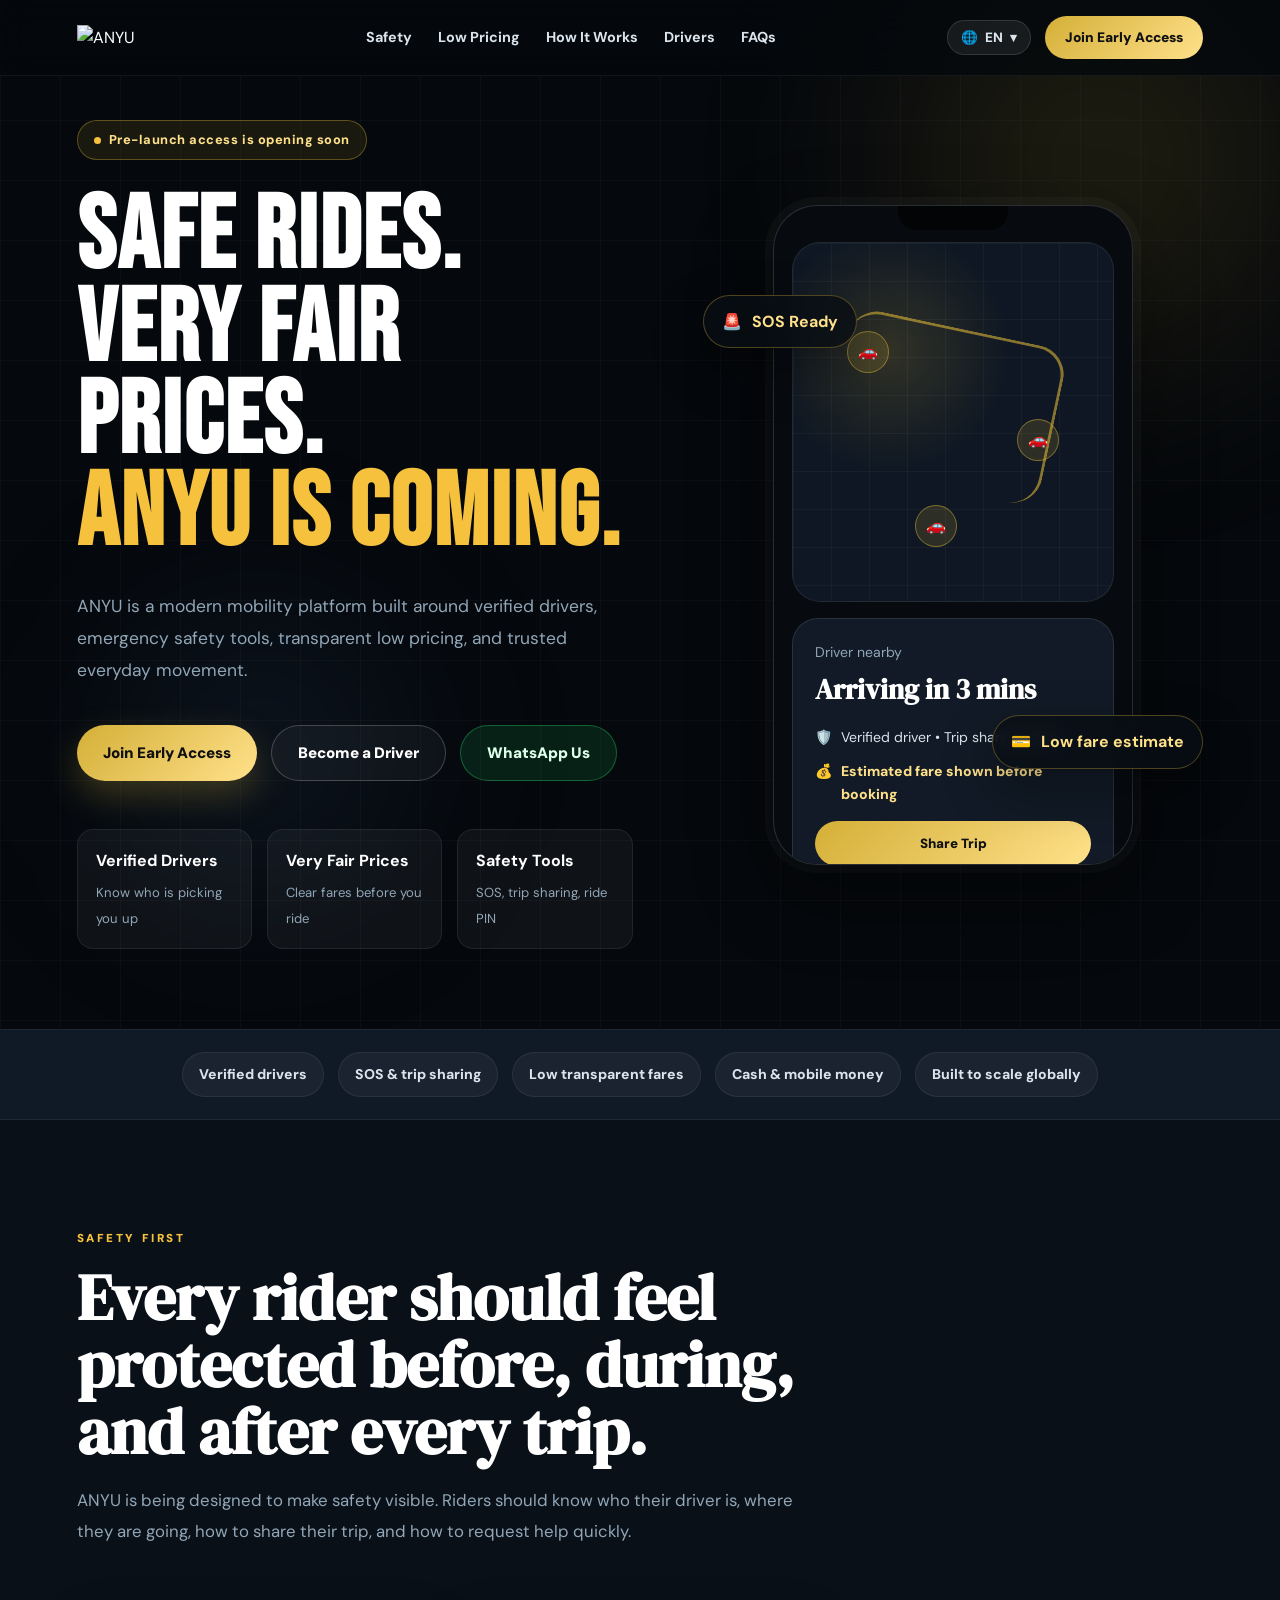
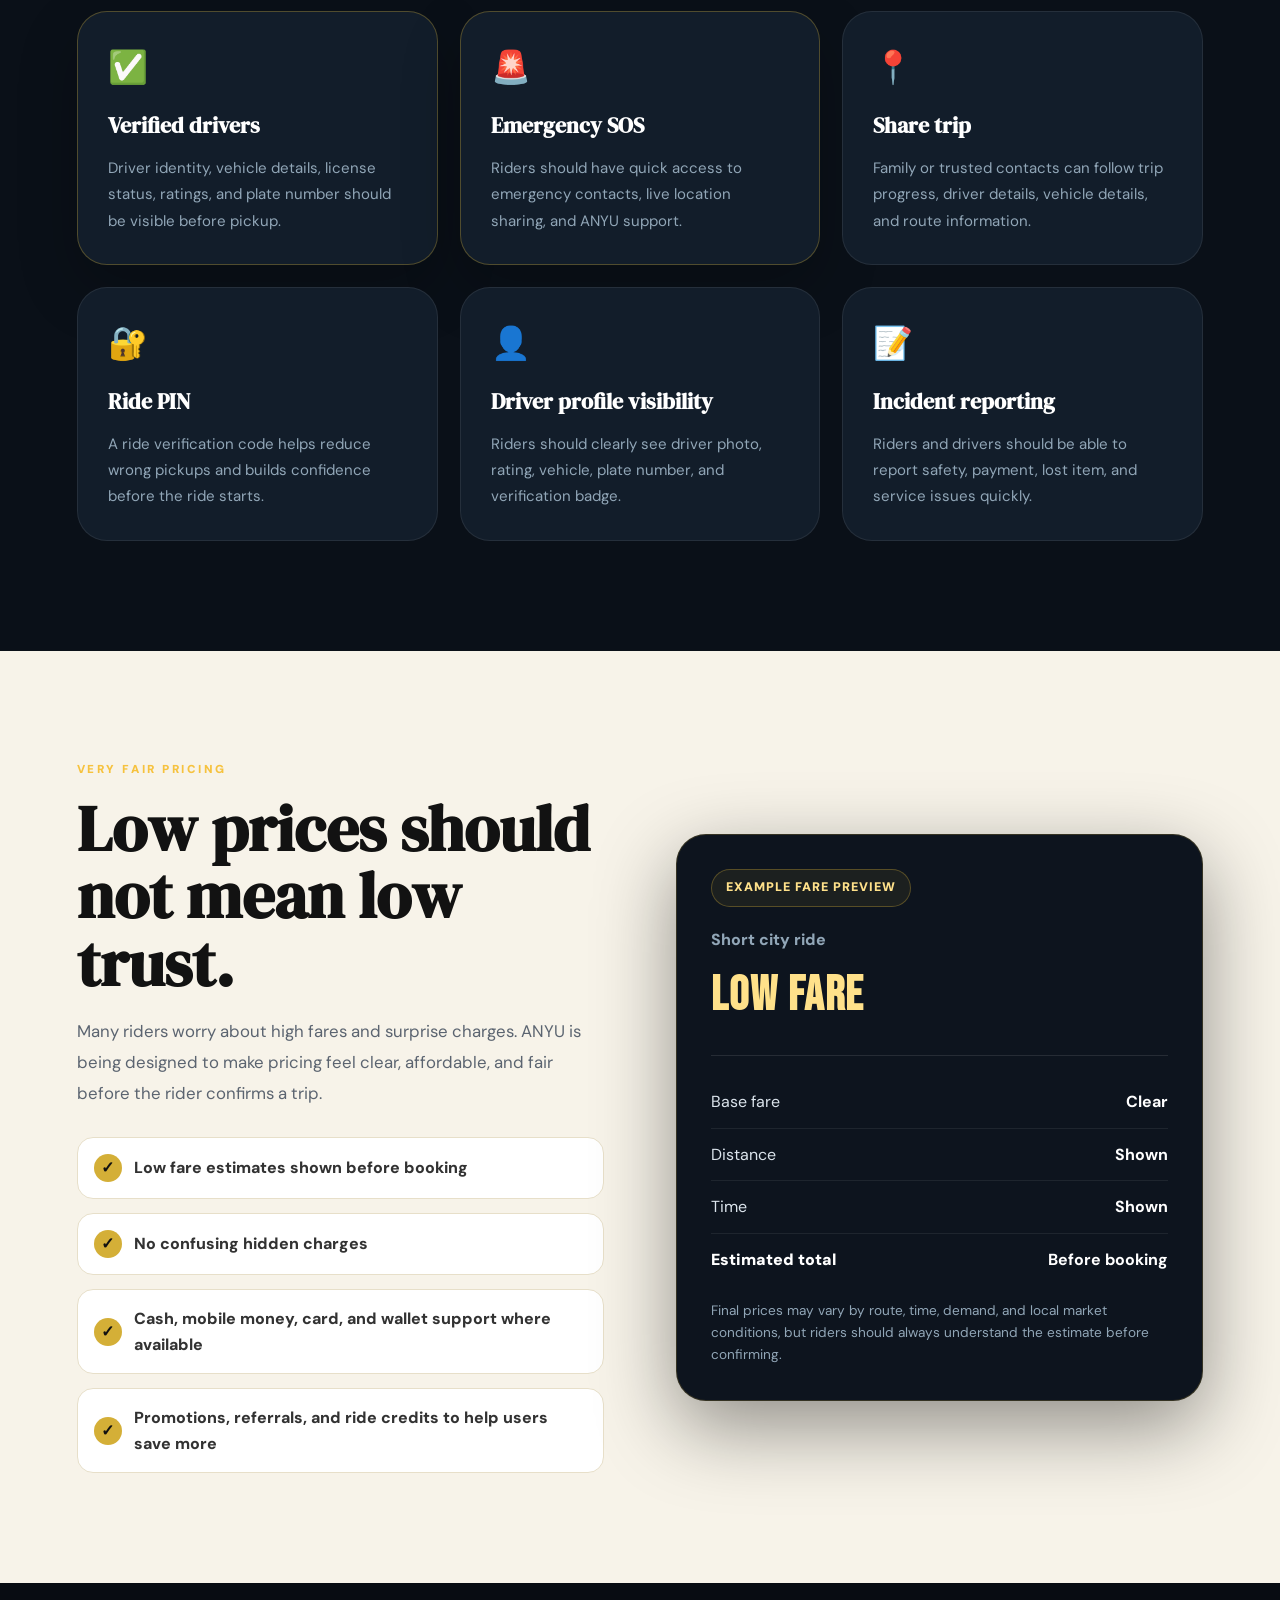
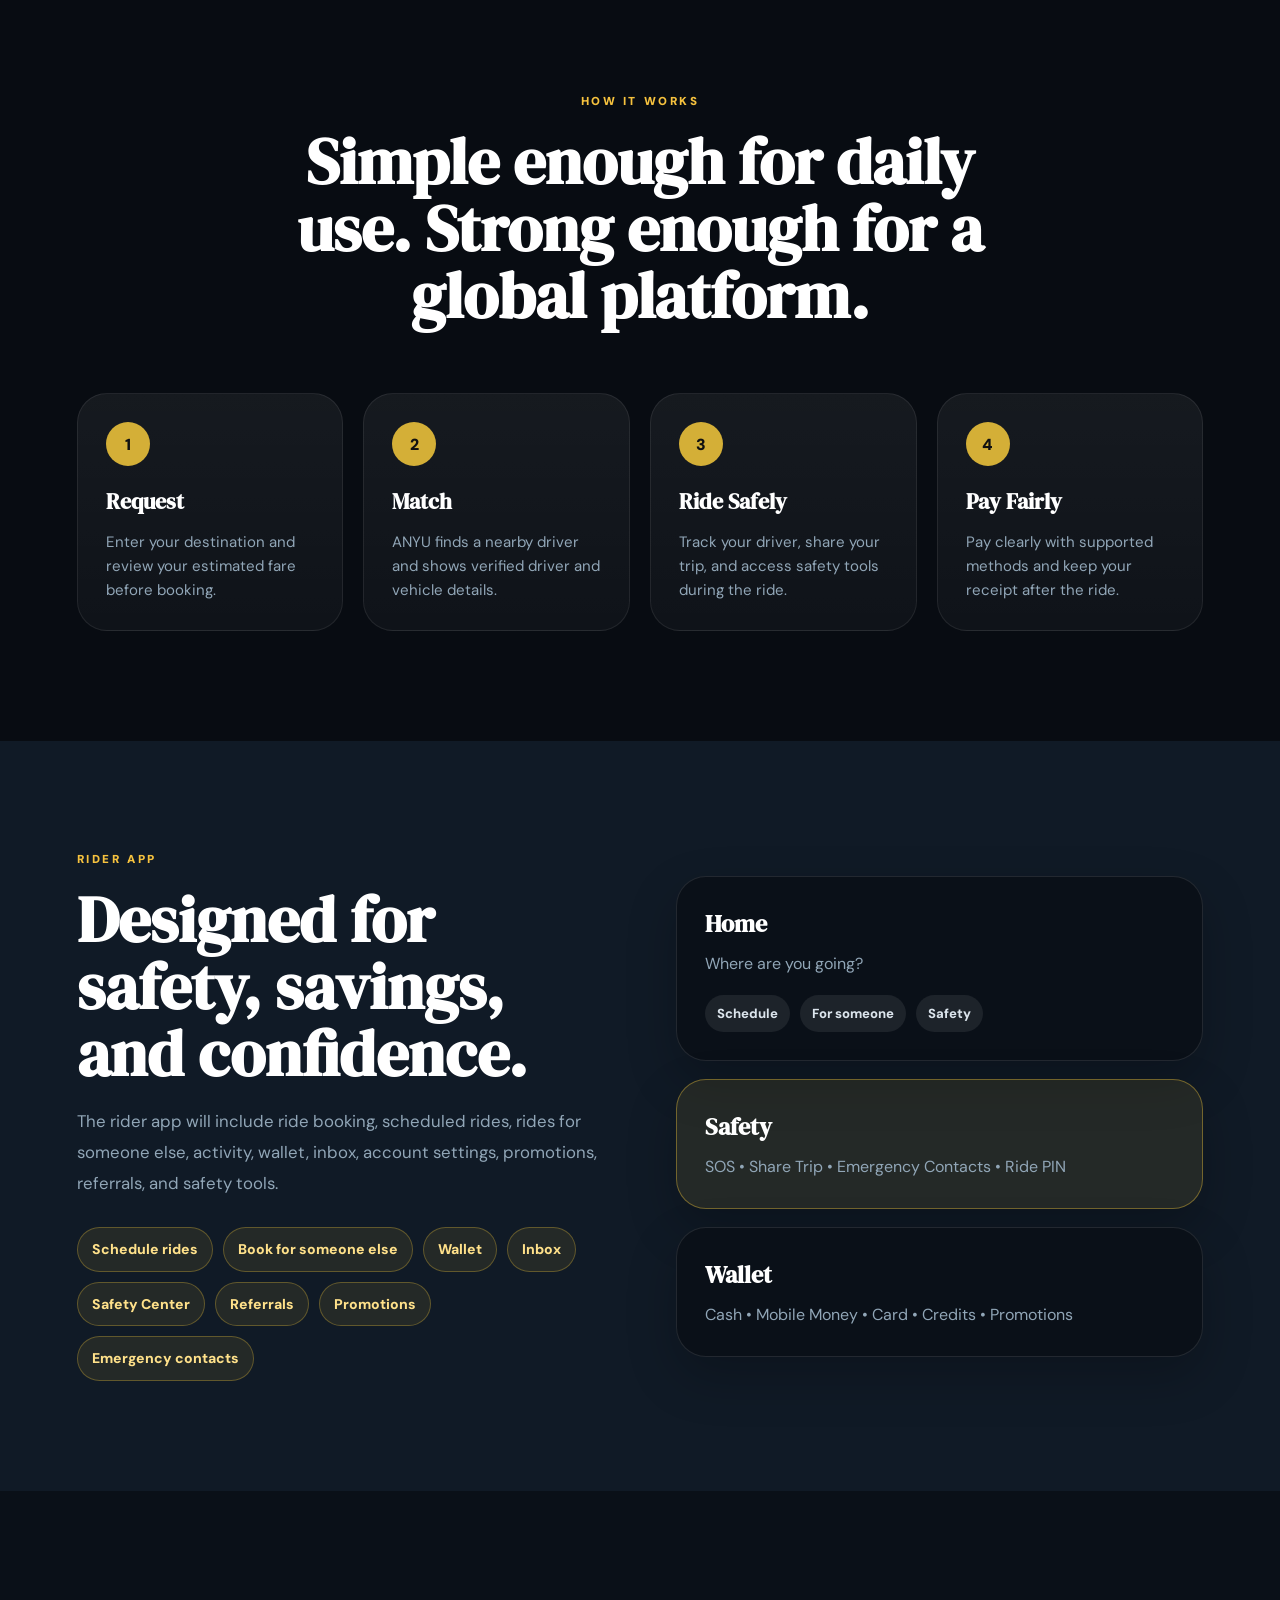
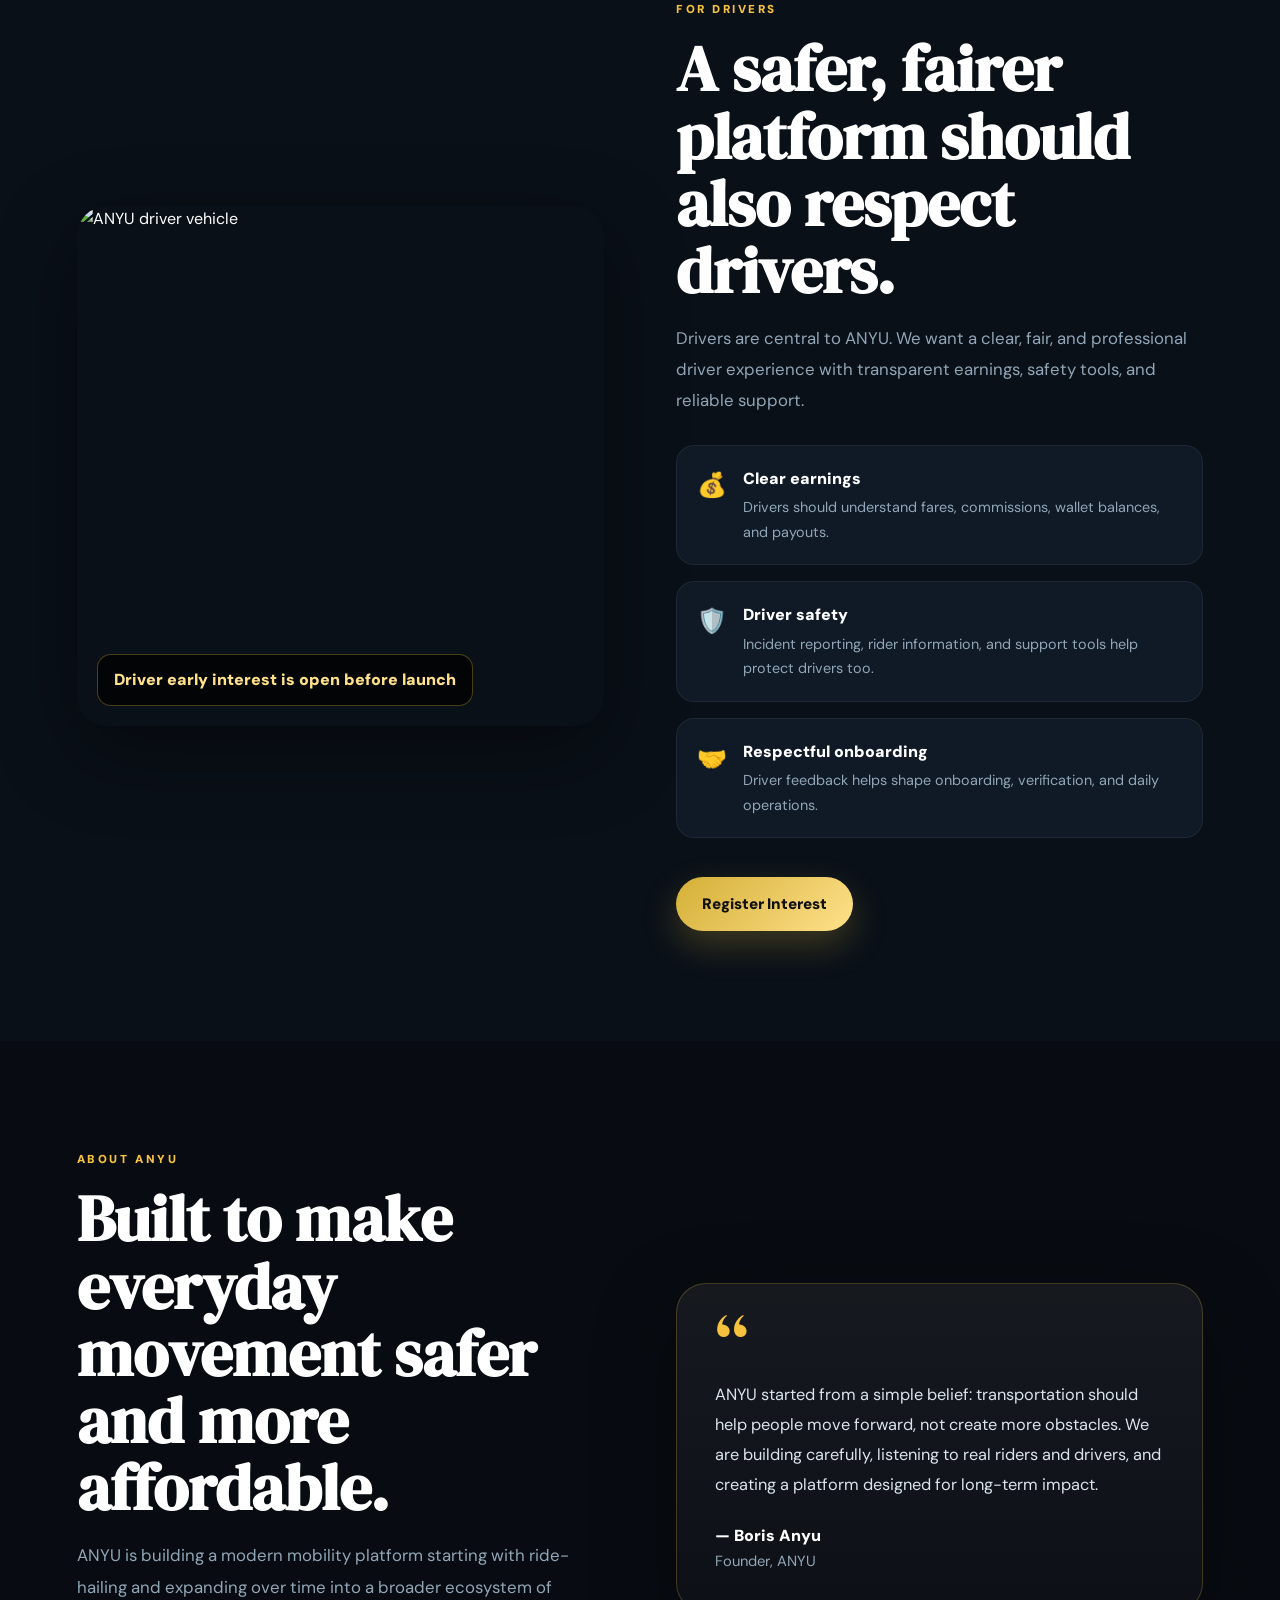
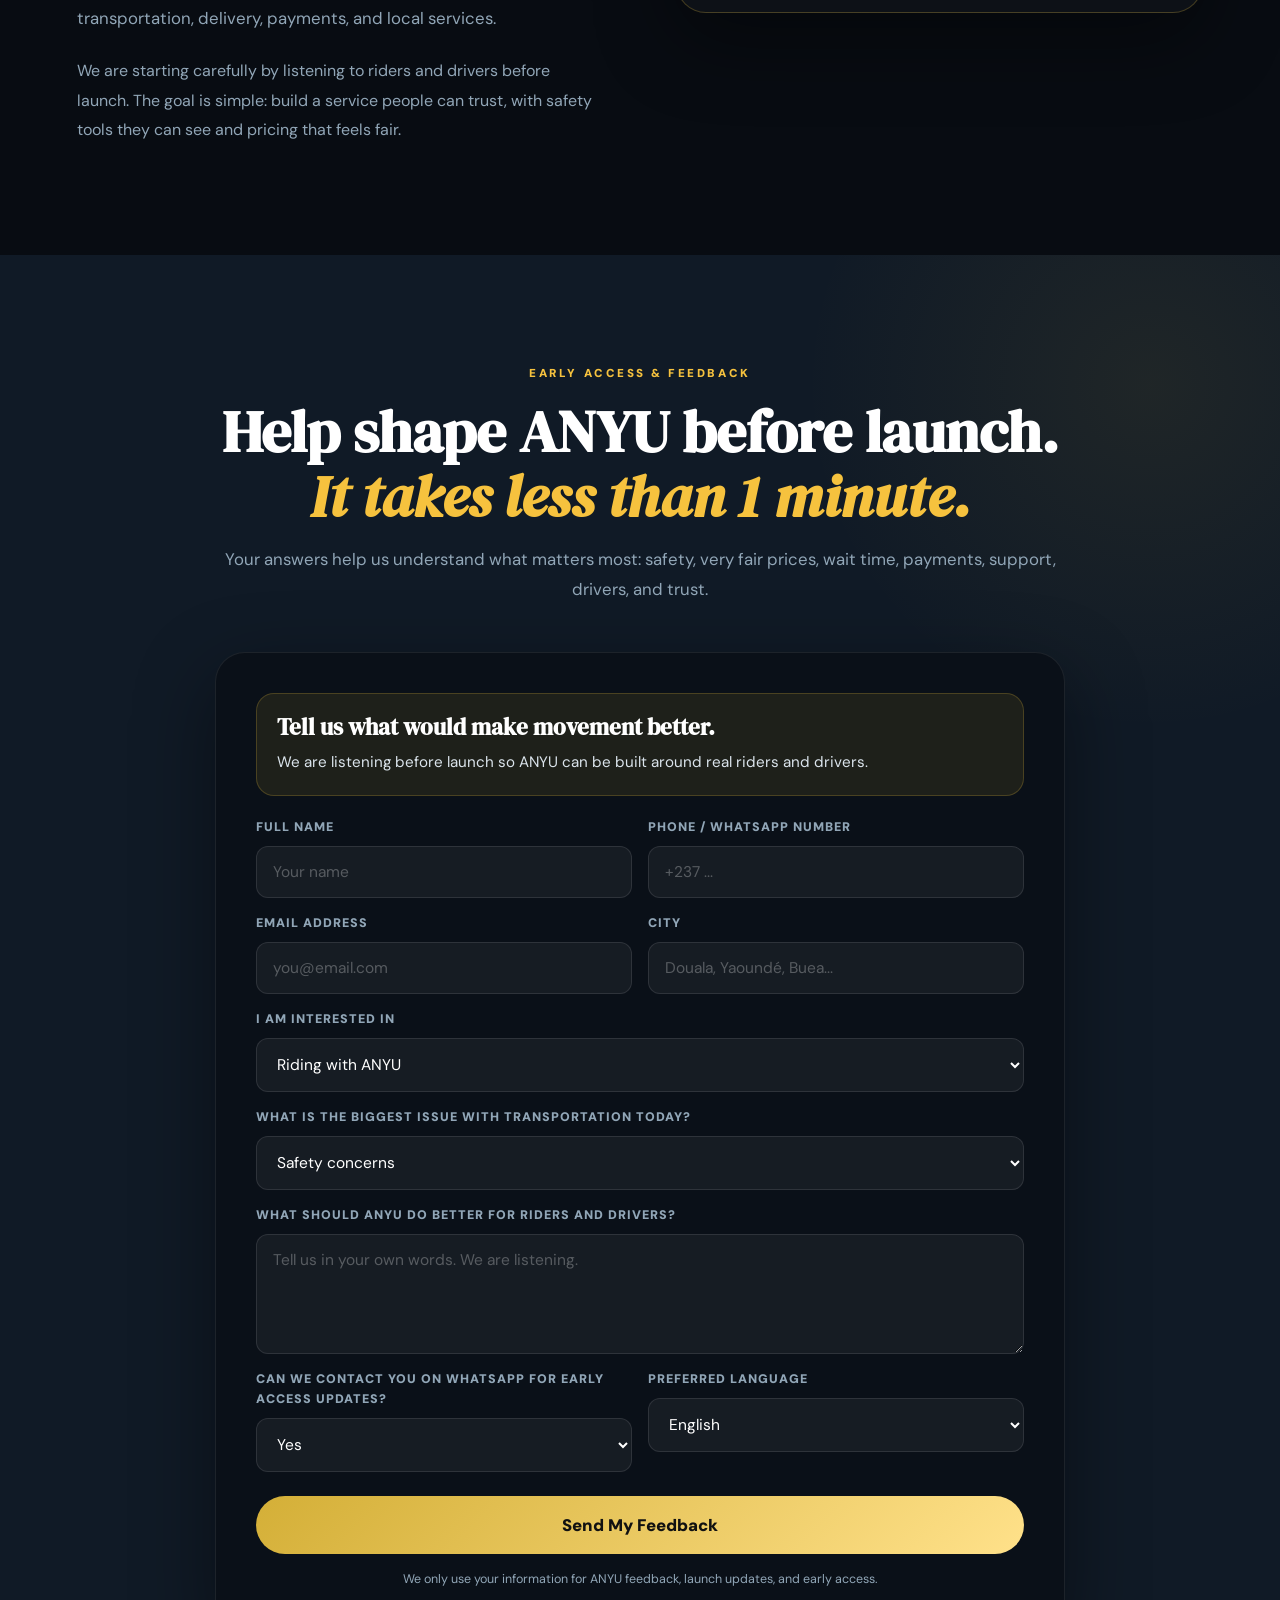
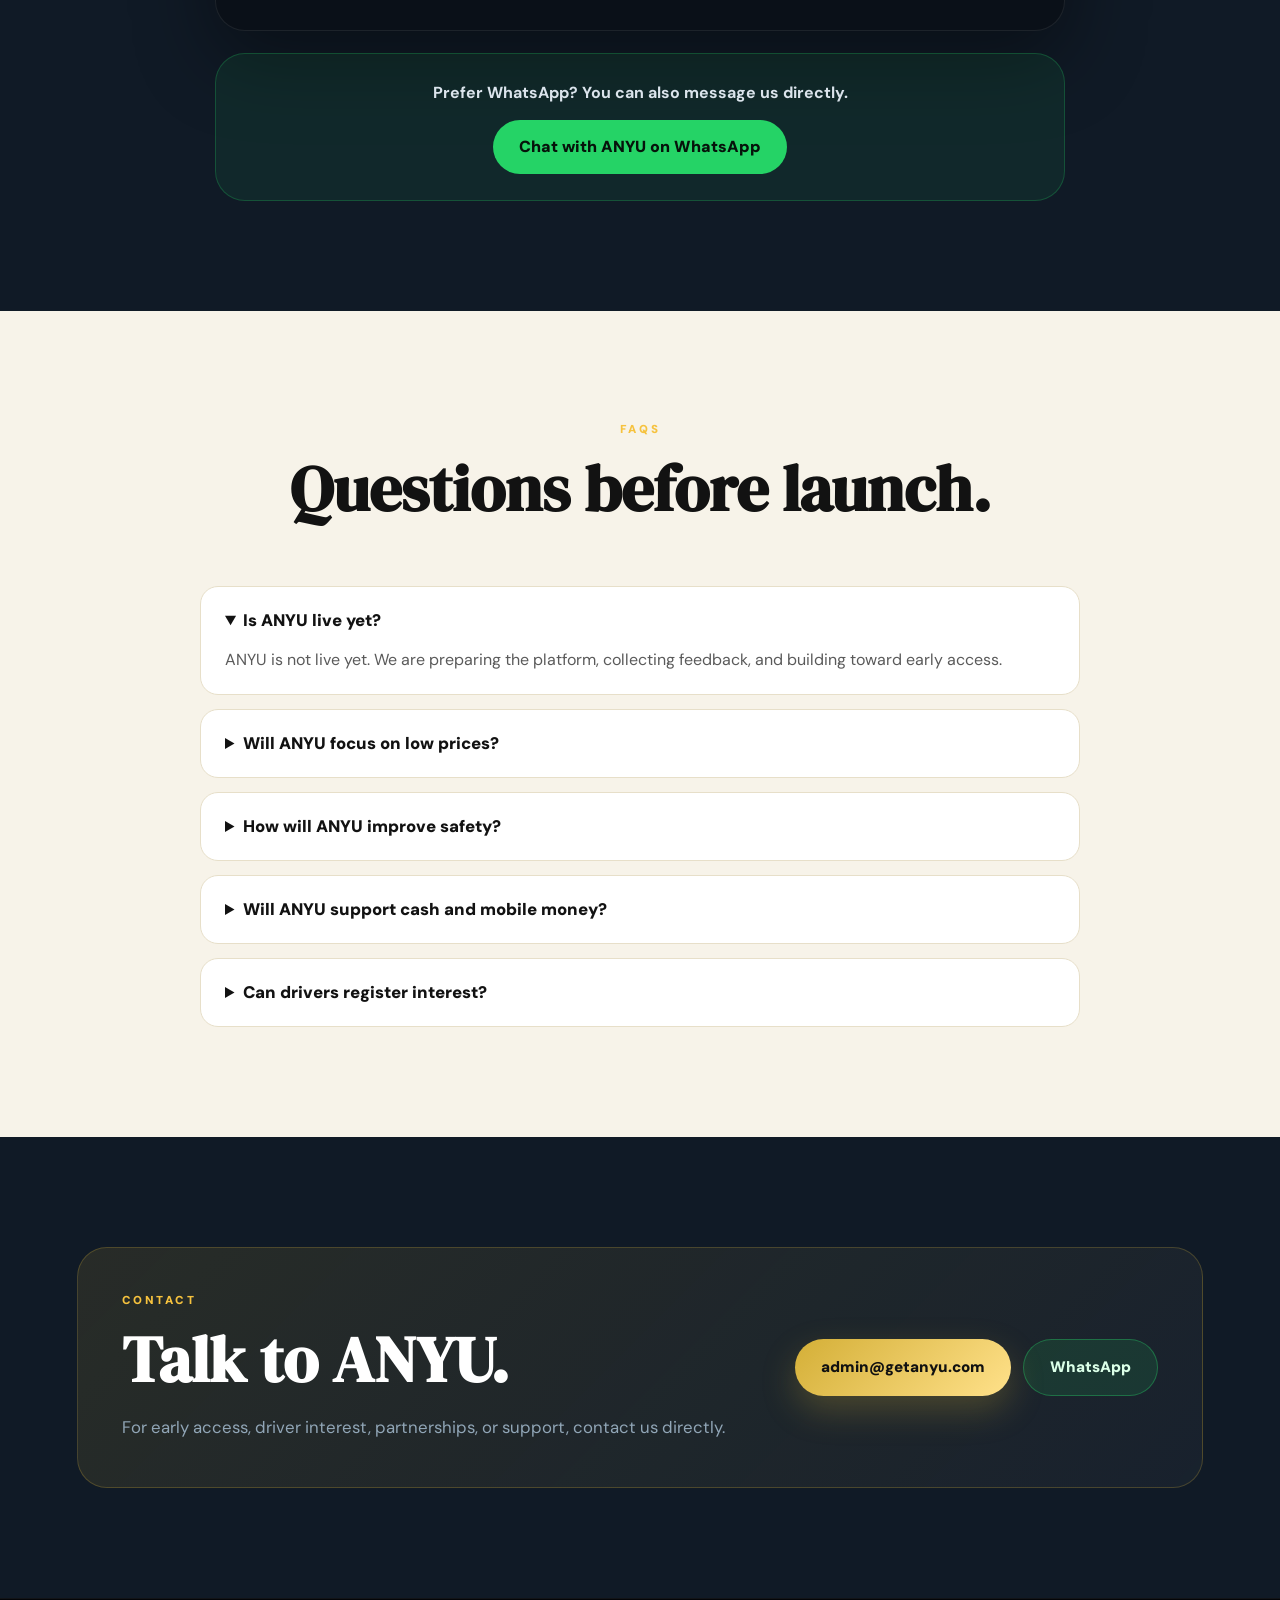
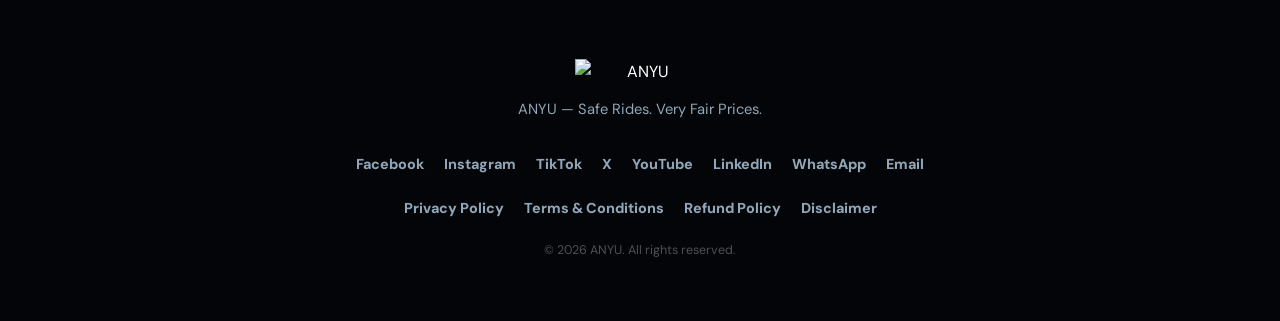
==== index.html @ 3cda598d "Initial commit of my files" ====
<!DOCTYPE html>
<html lang="en" dir="ltr">
<head>
  <meta charset="UTF-8" />
  <meta name="viewport" content="width=device-width, initial-scale=1.0" />

  <title>ANYU — Safe Rides. Very Fair Prices.</title>
  <meta
    name="description"
    content="ANYU is a modern mobility platform focused on safer rides, verified drivers, very fair pricing, flexible payments, and trusted everyday movement."
  />

  <link rel="icon" href="assets/favicon.png" />
  <link rel="preconnect" href="https://fonts.googleapis.com">
  <link rel="preconnect" href="https://fonts.gstatic.com" crossorigin>
  <link
    href="https://fonts.googleapis.com/css2?family=Bebas+Neue&family=DM+Sans:wght@300;400;500;600;700;800;900&family=DM+Serif+Display:ital@0;1&display=swap"
    rel="stylesheet"
  >

  <link rel="stylesheet" href="styles.css" />
</head>

<body>

<header class="nav" id="nav">
  <a class="nav__brand" href="#home" aria-label="ANYU home">
    <img src="assets/anyu-logo.png" alt="ANYU" class="nav__logo-img">
  </a>

  <nav class="nav__links">
    <a href="#safety" data-i18n="nav_safety">Safety</a>
    <a href="#pricing" data-i18n="nav_pricing">Low Pricing</a>
    <a href="#how" data-i18n="nav_how">How It Works</a>
    <a href="#drivers" data-i18n="nav_drivers">Drivers</a>
    <a href="#faq" data-i18n="nav_faq">FAQs</a>
  </nav>

  <div class="nav__right">
    <div class="lang-switcher" id="langSwitcher">
      <button class="lang-btn" id="langBtn" type="button" aria-label="Change language">
        <span>🌐</span>
        <span id="langLabel">EN</span>
        <span class="lang-caret">▾</span>
      </button>

      <div class="lang-dropdown" id="langDropdown">
        <button type="button" data-lang="en">English</button>
        <button type="button" data-lang="fr">Français</button>
      </div>
    </div>

    <a class="nav__cta" href="#waitlist" data-i18n="nav_cta">Join Early Access</a>
  </div>

  <button class="nav__burger" id="burger" aria-label="Open menu" type="button">
    <span></span>
    <span></span>
  </button>
</header>

<div class="mobile-menu" id="mobileMenu">
  <a href="#waitlist" class="mm__cta" data-i18n="nav_cta">Join Early Access</a>
  <a href="#safety" class="mm__link" data-i18n="nav_safety">Safety</a>
  <a href="#pricing" class="mm__link" data-i18n="nav_pricing">Low Pricing</a>
  <a href="#how" class="mm__link" data-i18n="nav_how">How It Works</a>
  <a href="#drivers" class="mm__link" data-i18n="nav_drivers">Drivers</a>
  <a href="#faq" class="mm__link" data-i18n="nav_faq">FAQs</a>

  <div class="mm__lang-row">
    <button type="button" data-lang="en" class="mm__lang-opt">EN</button>
    <button type="button" data-lang="fr" class="mm__lang-opt">FR</button>
  </div>
</div>

<main>

<section class="hero" id="home">
  <div class="hero__bg">
    <div class="hero__orb hero__orb--1"></div>
    <div class="hero__orb hero__orb--2"></div>
    <div class="hero__grid"></div>
  </div>

  <div class="hero__inner">
    <div class="hero__left">
      <div class="hero__pill">
        <span class="pill__dot"></span>
        <span data-i18n="hero_pill">Pre-launch access is opening soon</span>
      </div>

      <h1 class="hero__h1">
        <span data-i18n="hero_h1_1">Safe Rides.</span><br>
        <span data-i18n="hero_h1_2">Very Fair Prices.</span><br>
        <em data-i18n="hero_h1_3">ANYU is coming.</em>
      </h1>

      <p class="hero__sub" data-i18n="hero_sub">
        ANYU is a modern mobility platform built around verified drivers, emergency safety tools, transparent low pricing, and trusted everyday movement.
      </p>

      <div class="hero__actions">
        <a href="#waitlist" class="btn btn--gold" data-i18n="hero_cta1">Join Early Access</a>
        <a href="#drivers" class="btn btn--ghost" data-i18n="hero_cta2">Become a Driver</a>
        <a
          href="https://wa.me/237652317825?text=Hi%20ANYU%2C%20I%20want%20to%20learn%20more."
          target="_blank"
          rel="noopener"
          class="btn btn--whatsapp"
          data-i18n="hero_cta3"
        >
          WhatsApp Us
        </a>
      </div>

      <div class="hero__trust">
        <div class="trust-item">
          <strong data-i18n="trust1_h">Verified Drivers</strong>
          <span data-i18n="trust1_p">Know who is picking you up</span>
        </div>

        <div class="trust-item">
          <strong data-i18n="trust2_h">Very Fair Prices</strong>
          <span data-i18n="trust2_p">Clear fares before you ride</span>
        </div>

        <div class="trust-item">
          <strong data-i18n="trust3_h">Safety Tools</strong>
          <span data-i18n="trust3_p">SOS, trip sharing, ride PIN</span>
        </div>
      </div>
    </div>

    <div class="hero__right">
      <div class="hero__visual-card">
        <div class="phone-mock">
          <div class="phone-top"></div>

          <div class="phone-map">
            <div class="map-line"></div>
            <span class="car-dot car-dot--1">🚗</span>
            <span class="car-dot car-dot--2">🚗</span>
            <span class="car-dot car-dot--3">🚗</span>
          </div>

          <div class="phone-panel">
            <p data-i18n="mock_title">Driver nearby</p>
            <h3 data-i18n="mock_eta">Arriving in 3 mins</h3>

            <div class="mock-row">
              <span>🛡️</span>
              <span data-i18n="mock_safe">Verified driver • Trip sharing ready</span>
            </div>

            <div class="mock-row mock-row--price">
              <span>💰</span>
              <span data-i18n="mock_price">Estimated fare shown before booking</span>
            </div>

            <button data-i18n="mock_btn">Share Trip</button>
          </div>
        </div>

        <div class="hero__badge hero__badge--top">
          <span>🚨</span>
          <strong data-i18n="badge1">SOS Ready</strong>
        </div>

        <div class="hero__badge hero__badge--bottom">
          <span>💳</span>
          <strong data-i18n="badge2">Low fare estimate</strong>
        </div>
      </div>
    </div>
  </div>
</section>

<section class="market-strip" aria-label="ANYU focus">
  <div class="market-strip__inner">
    <span data-i18n="strip1">Verified drivers</span>
    <span data-i18n="strip2">SOS & trip sharing</span>
    <span data-i18n="strip3">Low transparent fares</span>
    <span data-i18n="strip4">Cash & mobile money</span>
    <span data-i18n="strip5">Built to scale globally</span>
  </div>
</section>

<section class="section safety" id="safety">
  <div class="section__inner">
    <div class="section__head">
      <div class="section-eyebrow" data-i18n="safety_eyebrow">Safety First</div>

      <h2 class="section-h2" data-i18n="safety_h2">
        Every rider should feel protected before, during, and after every trip.
      </h2>

      <p class="section-lead" data-i18n="safety_lead">
        ANYU is being designed to make safety visible. Riders should know who their driver is, where they are going, how to share their trip, and how to request help quickly.
      </p>
    </div>

    <div class="feature-grid">
      <article class="feature-card feature-card--priority">
        <div class="feature-icon">✅</div>
        <h3 data-i18n="safe1_h">Verified drivers</h3>
        <p data-i18n="safe1_p">
          Driver identity, vehicle details, license status, ratings, and plate number should be visible before pickup.
        </p>
      </article>

      <article class="feature-card feature-card--priority">
        <div class="feature-icon">🚨</div>
        <h3 data-i18n="safe2_h">Emergency SOS</h3>
        <p data-i18n="safe2_p">
          Riders should have quick access to emergency contacts, live location sharing, and ANYU support.
        </p>
      </article>

      <article class="feature-card">
        <div class="feature-icon">📍</div>
        <h3 data-i18n="safe3_h">Share trip</h3>
        <p data-i18n="safe3_p">
          Family or trusted contacts can follow trip progress, driver details, vehicle details, and route information.
        </p>
      </article>

      <article class="feature-card">
        <div class="feature-icon">🔐</div>
        <h3 data-i18n="safe4_h">Ride PIN</h3>
        <p data-i18n="safe4_p">
          A ride verification code helps reduce wrong pickups and builds confidence before the ride starts.
        </p>
      </article>

      <article class="feature-card">
        <div class="feature-icon">👤</div>
        <h3 data-i18n="safe5_h">Driver profile visibility</h3>
        <p data-i18n="safe5_p">
          Riders should clearly see driver photo, rating, vehicle, plate number, and verification badge.
        </p>
      </article>

      <article class="feature-card">
        <div class="feature-icon">📝</div>
        <h3 data-i18n="safe6_h">Incident reporting</h3>
        <p data-i18n="safe6_p">
          Riders and drivers should be able to report safety, payment, lost item, and service issues quickly.
        </p>
      </article>
    </div>
  </div>
</section>

<section class="section pricing" id="pricing">
  <div class="section__inner split">
    <div>
      <div class="section-eyebrow" data-i18n="pricing_eyebrow">Very Fair Pricing</div>

      <h2 class="section-h2" data-i18n="pricing_h2">
        Low prices should not mean low trust.
      </h2>

      <p class="section-lead" data-i18n="pricing_lead">
        Many riders worry about high fares and surprise charges. ANYU is being designed to make pricing feel clear, affordable, and fair before the rider confirms a trip.
      </p>

      <div class="check-list">
        <div>
          <span>✓</span>
          <p data-i18n="price1">Low fare estimates shown before booking</p>
        </div>

        <div>
          <span>✓</span>
          <p data-i18n="price2">No confusing hidden charges</p>
        </div>

        <div>
          <span>✓</span>
          <p data-i18n="price3">Cash, mobile money, card, and wallet support where available</p>
        </div>

        <div>
          <span>✓</span>
          <p data-i18n="price4">Promotions, referrals, and ride credits to help users save more</p>
        </div>
      </div>
    </div>

    <div class="price-card">
      <div class="price-card__label" data-i18n="price_card_label">Example fare preview</div>

      <div class="price-card__top">
        <span data-i18n="price_card_route">Short city ride</span>
        <strong>Low Fare</strong>
      </div>

      <div class="fare-row">
        <span data-i18n="fare_base">Base fare</span>
        <b>Clear</b>
      </div>

      <div class="fare-row">
        <span data-i18n="fare_distance">Distance</span>
        <b>Shown</b>
      </div>

      <div class="fare-row">
        <span data-i18n="fare_time">Time</span>
        <b>Shown</b>
      </div>

      <div class="fare-row fare-total">
        <span data-i18n="fare_total">Estimated total</span>
        <b>Before booking</b>
      </div>

      <p data-i18n="fare_note">
        Final prices may vary by route, time, demand, and local market conditions, but riders should always understand the estimate before confirming.
      </p>
    </div>
  </div>
</section>

<section class="section how" id="how">
  <div class="section__inner">
    <div class="section__head center">
      <div class="section-eyebrow" data-i18n="how_eyebrow">How It Works</div>

      <h2 class="section-h2" data-i18n="how_h2">
        Simple enough for daily use. Strong enough for a global platform.
      </h2>
    </div>

    <div class="steps">
      <div class="step">
        <span>1</span>
        <h3 data-i18n="step1_h">Request</h3>
        <p data-i18n="step1_p">Enter your destination and review your estimated fare before booking.</p>
      </div>

      <div class="step">
        <span>2</span>
        <h3 data-i18n="step2_h">Match</h3>
        <p data-i18n="step2_p">ANYU finds a nearby driver and shows verified driver and vehicle details.</p>
      </div>

      <div class="step">
        <span>3</span>
        <h3 data-i18n="step3_h">Ride Safely</h3>
        <p data-i18n="step3_p">Track your driver, share your trip, and access safety tools during the ride.</p>
      </div>

      <div class="step">
        <span>4</span>
        <h3 data-i18n="step4_h">Pay Fairly</h3>
        <p data-i18n="step4_p">Pay clearly with supported methods and keep your receipt after the ride.</p>
      </div>
    </div>
  </div>
</section>

<section class="section app-preview" id="app">
  <div class="section__inner split">
    <div>
      <div class="section-eyebrow" data-i18n="app_eyebrow">Rider App</div>

      <h2 class="section-h2" data-i18n="app_h2">
        Designed for safety, savings, and confidence.
      </h2>

      <p class="section-lead" data-i18n="app_lead">
        The rider app will include ride booking, scheduled rides, rides for someone else, activity, wallet, inbox, account settings, promotions, referrals, and safety tools.
      </p>

      <div class="tag-list">
        <span data-i18n="tag1">Schedule rides</span>
        <span data-i18n="tag2">Book for someone else</span>
        <span data-i18n="tag3">Wallet</span>
        <span data-i18n="tag4">Inbox</span>
        <span data-i18n="tag5">Safety Center</span>
        <span data-i18n="tag6">Referrals</span>
        <span data-i18n="tag7">Promotions</span>
        <span data-i18n="tag8">Emergency contacts</span>
      </div>
    </div>

    <div class="app-stack">
      <div class="mini-screen">
        <h4 data-i18n="mini1_h">Home</h4>
        <p data-i18n="mini1_p">Where are you going?</p>
        <div class="mini-actions">
          <span>Schedule</span>
          <span>For someone</span>
          <span>Safety</span>
        </div>
      </div>

      <div class="mini-screen mini-screen--gold">
        <h4 data-i18n="mini2_h">Safety</h4>
        <p data-i18n="mini2_p">SOS • Share Trip • Emergency Contacts • Ride PIN</p>
      </div>

      <div class="mini-screen">
        <h4 data-i18n="mini3_h">Wallet</h4>
        <p data-i18n="mini3_p">Cash • Mobile Money • Card • Credits • Promotions</p>
      </div>
    </div>
  </div>
</section>

<section class="section driver" id="drivers">
  <div class="section__inner split">
    <div class="driver__img-wrap">
      <img src="assets/driver-car.png" alt="ANYU driver vehicle" class="driver__img">
      <div class="driver__caption" data-i18n="driver_caption">
        Driver early interest is open before launch
      </div>
    </div>

    <div>
      <div class="section-eyebrow" data-i18n="drv_eyebrow">For Drivers</div>

      <h2 class="section-h2" data-i18n="drv_h2">
        A safer, fairer platform should also respect drivers.
      </h2>

      <p class="section-lead" data-i18n="drv_lead">
        Drivers are central to ANYU. We want a clear, fair, and professional driver experience with transparent earnings, safety tools, and reliable support.
      </p>

      <div class="driver__perks">
        <div class="perk">
          <div class="perk__icon">💰</div>
          <div>
            <strong data-i18n="perk1_h">Clear earnings</strong>
            <p data-i18n="perk1_p">Drivers should understand fares, commissions, wallet balances, and payouts.</p>
          </div>
        </div>

        <div class="perk">
          <div class="perk__icon">🛡️</div>
          <div>
            <strong data-i18n="perk2_h">Driver safety</strong>
            <p data-i18n="perk2_p">Incident reporting, rider information, and support tools help protect drivers too.</p>
          </div>
        </div>

        <div class="perk">
          <div class="perk__icon">🤝</div>
          <div>
            <strong data-i18n="perk3_h">Respectful onboarding</strong>
            <p data-i18n="perk3_p">Driver feedback helps shape onboarding, verification, and daily operations.</p>
          </div>
        </div>
      </div>

      <a href="#waitlist" class="btn btn--gold driver-cta" data-i18n="drv_cta">Register Interest</a>
    </div>
  </div>
</section>

<section class="section about" id="about">
  <div class="section__inner split">
    <div>
      <div class="section-eyebrow" data-i18n="about_eyebrow">About ANYU</div>

      <h2 class="section-h2" data-i18n="about_h2">
        Built to make everyday movement safer and more affordable.
      </h2>

      <p class="section-lead" data-i18n="about_lead">
        ANYU is building a modern mobility platform starting with ride-hailing and expanding over time into a broader ecosystem of transportation, delivery, payments, and local services.
      </p>

      <p class="about__text" data-i18n="about_text">
        We are starting carefully by listening to riders and drivers before launch. The goal is simple: build a service people can trust, with safety tools they can see and pricing that feels fair.
      </p>
    </div>

    <div class="founder-card">
      <div class="founder-card__quote">“</div>
      <p data-i18n="founder_quote">
        ANYU started from a simple belief: transportation should help people move forward, not create more obstacles. We are building carefully, listening to real riders and drivers, and creating a platform designed for long-term impact.
      </p>
      <strong>— Boris Anyu</strong>
      <span data-i18n="founder_title">Founder, ANYU</span>
    </div>
  </div>
</section>

<section class="section waitlist" id="waitlist">
  <div class="waitlist__inner">
    <div class="waitlist__head">
      <div class="section-eyebrow light" data-i18n="wl_eyebrow">Early Access & Feedback</div>

      <h2 class="waitlist__h2">
        <span data-i18n="wl_h2a">Help shape ANYU before launch.</span>
        <em data-i18n="wl_h2b">It takes less than 1 minute.</em>
      </h2>

      <p class="waitlist__sub" data-i18n="wl_sub">
        Your answers help us understand what matters most: safety, very fair prices, wait time, payments, support, drivers, and trust.
      </p>
    </div>

    <form
      name="waitlist"
      method="POST"
      data-netlify="true"
      netlify-honeypot="bot-field"
      action="/success.html"
      class="waitlist__form"
      id="waitlistForm"
    >
      <input type="hidden" name="form-name" value="waitlist">

      <p hidden>
        <label>Do not fill this out: <input name="bot-field"></label>
      </p>

      <div class="wf__intro">
        <h3 data-i18n="q_intro_title">Tell us what would make movement better.</h3>
        <p data-i18n="q_intro_text">
          We are listening before launch so ANYU can be built around real riders and drivers.
        </p>
      </div>

      <div class="wf__row">
        <div class="wf__field">
          <label data-i18n="wf_name">Full name</label>
          <input type="text" name="name" data-i18n-placeholder="ph_name" placeholder="Your name" required>
        </div>

        <div class="wf__field">
          <label data-i18n="wf_phone">Phone / WhatsApp number</label>
          <input type="tel" name="phone" data-i18n-placeholder="ph_phone" placeholder="+237 ..." required>
        </div>
      </div>

      <div class="wf__row">
        <div class="wf__field">
          <label data-i18n="wf_email">Email address <span class="opt">(optional)</span></label>
          <input type="email" name="email" data-i18n-placeholder="ph_email" placeholder="you@email.com">
        </div>

        <div class="wf__field">
          <label data-i18n="wf_city">City</label>
          <input type="text" name="city" data-i18n-placeholder="ph_city" placeholder="Douala, Yaoundé, Buea..." required>
        </div>
      </div>

      <div class="wf__field">
        <label data-i18n="wf_interest">I am interested in</label>
        <select name="interest">
          <option value="Rider" data-i18n="wf_opt1">Riding with ANYU</option>
          <option value="Driver" data-i18n="wf_opt2">Driving with ANYU</option>
          <option value="Both" data-i18n="wf_opt3">Both riding and driving</option>
          <option value="Business or partnership" data-i18n="wf_opt4">Business or partnership</option>
        </select>
      </div>

      <div class="wf__field">
        <label data-i18n="q_problem_label">What is the biggest issue with transportation today?</label>
        <select name="biggest_challenge">
          <option value="Safety concerns" data-i18n="q_problem_4">Safety concerns</option>
          <option value="High prices" data-i18n="q_problem_2">High prices</option>
          <option value="Long waiting times" data-i18n="q_problem_1">Long waiting times</option>
          <option value="Drivers cancelling rides" data-i18n="q_problem_3">Drivers cancelling rides</option>
          <option value="Payment difficulties" data-i18n="q_problem_5">Payment difficulties</option>
          <option value="Poor customer service" data-i18n="q_problem_6">Poor customer service</option>
          <option value="Other" data-i18n="q_problem_7">Other</option>
        </select>
      </div>

      <div class="wf__field">
        <label data-i18n="q_improve_label">What should ANYU do better for riders and drivers?</label>
        <textarea
          name="improvement_feedback"
          rows="4"
          data-i18n-placeholder="ph_feedback"
          placeholder="Tell us in your own words. We are listening."
        ></textarea>
      </div>

      <div class="wf__row">
        <div class="wf__field">
          <label data-i18n="q_whatsapp_label">Can we contact you on WhatsApp for early access updates?</label>
          <select name="whatsapp_permission">
            <option value="Yes" data-i18n="yes">Yes</option>
            <option value="No" data-i18n="no">No</option>
          </select>
        </div>

        <div class="wf__field">
          <label data-i18n="q_language_label">Preferred language</label>
          <select name="preferred_language">
            <option value="English">English</option>
            <option value="French">Français</option>
          </select>
        </div>
      </div>

      <button type="submit" class="wf__submit">
        <span data-i18n="wf_submit">Send My Feedback</span>
      </button>

      <p class="wf__note" data-i18n="wf_note">
        We only use your information for ANYU feedback, launch updates, and early access.
      </p>
    </form>

    <div class="waitlist__whatsapp">
      <p data-i18n="whatsapp_cta_text">Prefer WhatsApp? You can also message us directly.</p>
      <a
        href="https://wa.me/237652317825?text=Hi%20ANYU%2C%20I%20want%20to%20share%20feedback."
        target="_blank"
        rel="noopener"
        data-i18n="whatsapp_cta_btn"
      >
        Chat with ANYU on WhatsApp
      </a>
    </div>
  </div>
</section>

<section class="section faq" id="faq">
  <div class="section__inner">
    <div class="section__head center">
      <div class="section-eyebrow" data-i18n="faq_eyebrow">FAQs</div>
      <h2 class="section-h2" data-i18n="faq_h2">Questions before launch.</h2>
    </div>

    <div class="faq-grid">
      <details open>
        <summary data-i18n="faq1_q">Is ANYU live yet?</summary>
        <p data-i18n="faq1_a">
          ANYU is not live yet. We are preparing the platform, collecting feedback, and building toward early access.
        </p>
      </details>

      <details>
        <summary data-i18n="faq2_q">Will ANYU focus on low prices?</summary>
        <p data-i18n="faq2_a">
          Yes. ANYU is being designed around very fair pricing, transparent fare estimates, and promotions to help riders save more.
        </p>
      </details>

      <details>
        <summary data-i18n="faq3_q">How will ANYU improve safety?</summary>
        <p data-i18n="faq3_a">
          ANYU is being designed with verified drivers, visible vehicle details, SOS tools, trip sharing, emergency contacts, ride PIN verification, and incident reporting.
        </p>
      </details>

      <details>
        <summary data-i18n="faq4_q">Will ANYU support cash and mobile money?</summary>
        <p data-i18n="faq4_a">
          Yes. ANYU is being designed to support cash and digital payment options where available, including mobile money and wallet features.
        </p>
      </details>

      <details>
        <summary data-i18n="faq5_q">Can drivers register interest?</summary>
        <p data-i18n="faq5_a">
          Yes. Drivers can use the early access form or contact ANYU on WhatsApp before onboarding begins.
        </p>
      </details>
    </div>
  </div>
</section>

<section class="section contact" id="contact">
  <div class="section__inner contact-card">
    <div>
      <div class="section-eyebrow" data-i18n="contact_eyebrow">Contact</div>

      <h2 class="section-h2" data-i18n="contact_h2">Talk to ANYU.</h2>

      <p class="section-lead" data-i18n="contact_lead">
        For early access, driver interest, partnerships, or support, contact us directly.
      </p>
    </div>

    <div class="contact-actions">
      <a class="btn btn--gold" href="mailto:admin@getanyu.com">admin@getanyu.com</a>
      <a class="btn btn--whatsapp" href="https://wa.me/237652317825" target="_blank" rel="noopener">WhatsApp</a>
    </div>
  </div>
</section>

</main>

<footer class="footer">
  <div class="footer__inner">
    <div class="footer__brand">
      <img src="assets/anyu-logo.png" alt="ANYU" class="footer__logo-img">
    </div>

    <p class="footer__tagline" data-i18n="footer_tag">
      ANYU — Safe Rides. Very Fair Prices.
    </p>

    <div class="footer__socials">
      <a href="https://facebook.com/getanyu" target="_blank" rel="noopener">Facebook</a>
      <a href="https://instagram.com/getanyu" target="_blank" rel="noopener">Instagram</a>
      <a href="https://tiktok.com/@getanyu" target="_blank" rel="noopener">TikTok</a>
      <a href="https://x.com/getanyuapp" target="_blank" rel="noopener">X</a>
      <a href="https://youtube.com/@getanyuapp" target="_blank" rel="noopener">YouTube</a>
      <a href="https://linkedin.com/company/getanyu" target="_blank" rel="noopener">LinkedIn</a>
      <a href="https://wa.me/237652317825" target="_blank" rel="noopener">WhatsApp</a>
      <a href="mailto:admin@getanyu.com">Email</a>
    </div>

    <div class="footer__legal">
      <a href="/privacy.html">Privacy Policy</a>
      <a href="/terms.html">Terms & Conditions</a>
      <a href="/refund-policy.html">Refund Policy</a>
      <a href="/disclaimer.html">Disclaimer</a>
    </div>

    <p class="footer__copy">
      © 2026 ANYU. <span data-i18n="footer_rights">All rights reserved.</span>
    </p>
  </div>
</footer>

<script src="app.js"></script>
</body>
</html>
---- styles.css ----
/* ANYU Landing Page — premium, responsive, safety-first, low-price focused */

*, *::before, *::after {
  margin: 0;
  padding: 0;
  box-sizing: border-box;
}

:root {
  --black: #05080c;
  --dark: #0a1018;
  --dark2: #101a26;
  --card: #121d2a;

  --gold: #d4af37;
  --gold2: #f6c23e;
  --gold3: #ffe18a;

  --white: #ffffff;
  --off: #dbe4ec;
  --muted: #91a6b7;

  --soft: #f7f3e9;
  --ink: #121212;

  --red: #e53935;
  --whatsapp: #25D366;

  --radius: 18px;
  --radius-lg: 30px;

  --shadow: 0 26px 80px rgba(0, 0, 0, 0.42);
}

html {
  scroll-behavior: smooth;
}

body {
  font-family: 'DM Sans', sans-serif;
  background: var(--black);
  color: var(--white);
  overflow-x: hidden;
  line-height: 1.6;
}

img {
  max-width: 100%;
  display: block;
}

a {
  text-decoration: none;
  color: inherit;
}

button,
input,
select,
textarea {
  font-family: inherit;
}

button {
  border: 0;
  cursor: pointer;
}

.section {
  padding: 110px 6%;
}

.section__inner {
  max-width: 1220px;
  margin: 0 auto;
}

.section__head {
  max-width: 780px;
  margin-bottom: 4rem;
}

.section__head.center {
  text-align: center;
  margin-left: auto;
  margin-right: auto;
}

.split {
  display: grid;
  grid-template-columns: 1fr 1fr;
  gap: 72px;
  align-items: center;
}

.section-eyebrow {
  font-size: 0.72rem;
  font-weight: 900;
  letter-spacing: 0.22em;
  text-transform: uppercase;
  color: var(--gold2);
  margin-bottom: 1rem;
}

.section-h2 {
  font-family: 'DM Serif Display', serif;
  font-size: clamp(2.2rem, 5vw, 4rem);
  line-height: 1.05;
  margin-bottom: 1.2rem;
  color: var(--white);
}

.section-lead {
  font-size: 1.05rem;
  color: var(--muted);
  line-height: 1.85;
  max-width: 720px;
}

.btn {
  display: inline-flex;
  align-items: center;
  justify-content: center;
  gap: 10px;
  min-height: 54px;
  padding: 15px 26px;
  border-radius: 999px;
  font-weight: 900;
  font-size: 0.95rem;
  transition: transform 0.25s, box-shadow 0.25s, background 0.25s, border-color 0.25s;
  white-space: nowrap;
}

.btn:hover {
  transform: translateY(-2px);
}

.btn--gold {
  background: linear-gradient(135deg, var(--gold), var(--gold3));
  color: #111;
  box-shadow: 0 14px 34px rgba(212, 175, 55, 0.25);
}

.btn--ghost {
  background: rgba(255, 255, 255, 0.04);
  border: 1px solid rgba(255, 255, 255, 0.20);
  color: var(--white);
}

.btn--ghost:hover {
  border-color: rgba(255, 255, 255, 0.5);
  background: rgba(255, 255, 255, 0.08);
}

.btn--whatsapp {
  background: rgba(37, 211, 102, 0.12);
  border: 1px solid rgba(37, 211, 102, 0.36);
  color: #dbffe8;
}

.btn--whatsapp:hover {
  background: rgba(37, 211, 102, 0.18);
}

/* NAV */
.nav {
  position: fixed;
  top: 0;
  width: 100%;
  z-index: 1000;
  height: 76px;
  padding: 0 6%;
  display: flex;
  align-items: center;
  justify-content: space-between;
  background: rgba(5, 8, 12, 0.76);
  backdrop-filter: blur(18px);
  border-bottom: 1px solid rgba(255, 255, 255, 0.06);
  transition: background 0.3s, height 0.3s;
}

.nav.scrolled {
  background: rgba(5, 8, 12, 0.96);
  height: 68px;
}

.nav__brand {
  display: flex;
  align-items: center;
}

.nav__logo-img {
  width: 118px;
  height: auto;
  object-fit: contain;
}

.nav__links {
  display: flex;
  gap: 26px;
}

.nav__links a {
  font-size: 0.90rem;
  font-weight: 700;
  color: var(--off);
  transition: color 0.2s;
}

.nav__links a:hover {
  color: var(--gold2);
}

.nav__right {
  display: flex;
  align-items: center;
  gap: 14px;
}

.nav__cta {
  background: linear-gradient(135deg, var(--gold), var(--gold3));
  color: #111;
  font-weight: 900;
  padding: 10px 20px;
  border-radius: 999px;
  font-size: 0.86rem;
}

.lang-switcher {
  position: relative;
}

.lang-btn {
  display: flex;
  align-items: center;
  gap: 7px;
  background: rgba(255, 255, 255, 0.07);
  border: 1px solid rgba(255, 255, 255, 0.12);
  color: var(--off);
  font-size: 0.84rem;
  font-weight: 800;
  padding: 8px 13px;
  border-radius: 999px;
}

.lang-dropdown {
  position: absolute;
  top: calc(100% + 10px);
  right: 0;
  min-width: 150px;
  background: var(--dark2);
  border: 1px solid rgba(255, 255, 255, 0.12);
  border-radius: 14px;
  padding: 8px;
  opacity: 0;
  pointer-events: none;
  transform: translateY(-8px);
  transition: all 0.2s;
  box-shadow: var(--shadow);
}

.lang-dropdown.open {
  opacity: 1;
  pointer-events: all;
  transform: translateY(0);
}

.lang-dropdown button {
  width: 100%;
  text-align: left;
  background: transparent;
  color: var(--off);
  padding: 10px 12px;
  border-radius: 10px;
  font-weight: 700;
}

.lang-dropdown button:hover,
.lang-dropdown button.active {
  background: rgba(212, 175, 55, 0.12);
  color: var(--gold3);
}

.nav__burger {
  display: none;
  flex-direction: column;
  gap: 5px;
  background: transparent;
  padding: 4px;
}

.nav__burger span {
  width: 25px;
  height: 2px;
  background: var(--white);
  border-radius: 2px;
}

.mobile-menu {
  position: fixed;
  top: 76px;
  left: 0;
  right: 0;
  background: rgba(5, 8, 12, 0.98);
  border-bottom: 1px solid rgba(255, 255, 255, 0.08);
  padding: 1.3rem 6%;
  display: flex;
  flex-direction: column;
  gap: 1rem;
  z-index: 999;
  transform: translateY(-120%);
  transition: transform 0.35s cubic-bezier(0.4, 0, 0.2, 1);
}

.mobile-menu.open {
  transform: translateY(0);
}

.mm__link {
  color: var(--off);
  padding: 0.4rem 0;
  font-weight: 700;
  border-bottom: 1px solid rgba(255, 255, 255, 0.06);
}

.mm__cta {
  background: linear-gradient(135deg, var(--gold), var(--gold3));
  color: #111;
  font-weight: 900;
  padding: 14px 24px;
  border-radius: 999px;
  text-align: center;
}

.mm__lang-row {
  display: flex;
  gap: 8px;
}

.mm__lang-opt {
  background: rgba(255, 255, 255, 0.07);
  color: var(--off);
  border: 1px solid rgba(255, 255, 255, 0.12);
  padding: 8px 14px;
  border-radius: 999px;
  font-weight: 900;
}

/* HERO */
.hero {
  min-height: 100vh;
  display: flex;
  align-items: center;
  padding: 120px 6% 80px;
  position: relative;
  overflow: hidden;
}

.hero__bg {
  position: absolute;
  inset: 0;
  z-index: 0;
}

.hero__orb {
  position: absolute;
  border-radius: 50%;
  filter: blur(80px);
}

.hero__orb--1 {
  width: 620px;
  height: 620px;
  background: radial-gradient(circle, rgba(212, 175, 55, 0.16), transparent 70%);
  top: -150px;
  right: -130px;
  animation: pulse 6s ease-in-out infinite;
}

.hero__orb--2 {
  width: 440px;
  height: 440px;
  background: radial-gradient(circle, rgba(80, 130, 190, 0.14), transparent 70%);
  bottom: 60px;
  left: 3%;
}

.hero__grid {
  position: absolute;
  inset: 0;
  background-image:
    linear-gradient(rgba(255, 255, 255, 0.025) 1px, transparent 1px),
    linear-gradient(90deg, rgba(255, 255, 255, 0.025) 1px, transparent 1px);
  background-size: 60px 60px;
}

@keyframes pulse {
  0%, 100% {
    opacity: .65;
    transform: scale(1);
  }

  50% {
    opacity: 1;
    transform: scale(1.08);
  }
}

.hero__inner {
  position: relative;
  z-index: 1;
  display: grid;
  grid-template-columns: 1fr 0.9fr;
  gap: 70px;
  align-items: center;
  max-width: 1320px;
  margin: 0 auto;
  width: 100%;
}

.hero__pill {
  display: inline-flex;
  align-items: center;
  gap: 8px;
  background: rgba(212, 175, 55, 0.10);
  border: 1px solid rgba(212, 175, 55, 0.36);
  color: var(--gold3);
  font-size: 0.8rem;
  font-weight: 800;
  padding: 9px 16px;
  border-radius: 999px;
  margin-bottom: 2rem;
  letter-spacing: 0.04em;
  animation: fadeDown 0.7s ease both;
}

.pill__dot {
  width: 7px;
  height: 7px;
  background: var(--gold2);
  border-radius: 50%;
  animation: blink 1.5s ease infinite;
}

@keyframes blink {
  0%, 100% {
    opacity: 1;
  }

  50% {
    opacity: .35;
  }
}

.hero__h1 {
  font-family: 'Bebas Neue', sans-serif;
  font-size: clamp(4.5rem, 8vw, 8.5rem);
  line-height: 0.90;
  letter-spacing: 0.02em;
  margin-bottom: 1.8rem;
  animation: fadeUp 0.7s 0.1s ease both;
}

.hero__h1 em {
  font-style: normal;
  color: var(--gold2);
  display: block;
}

.hero__sub {
  font-size: 1.09rem;
  color: var(--muted);
  line-height: 1.85;
  max-width: 620px;
  margin-bottom: 2.4rem;
  animation: fadeUp 0.7s 0.2s ease both;
}

.hero__actions {
  display: flex;
  gap: 14px;
  flex-wrap: wrap;
  animation: fadeUp 0.7s 0.3s ease both;
}

.hero__trust {
  display: grid;
  grid-template-columns: repeat(3, 1fr);
  gap: 15px;
  max-width: 680px;
  margin-top: 3rem;
  animation: fadeUp 0.7s 0.4s ease both;
}

.trust-item {
  background: rgba(255, 255, 255, 0.045);
  border: 1px solid rgba(255, 255, 255, 0.08);
  border-radius: 16px;
  padding: 18px;
}

.trust-item strong {
  display: block;
  font-size: 1rem;
  color: var(--white);
  margin-bottom: 5px;
}

.trust-item span {
  font-size: 0.82rem;
  color: var(--muted);
}

.hero__visual-card {
  position: relative;
  min-height: 610px;
  display: grid;
  place-items: center;
}

.phone-mock {
  width: min(360px, 90vw);
  height: 660px;
  background: #070b10;
  border: 1px solid rgba(255, 255, 255, 0.14);
  border-radius: 44px;
  padding: 18px;
  box-shadow: var(--shadow), 0 0 0 8px rgba(255, 255, 255, 0.03);
  position: relative;
  overflow: hidden;
}

.phone-top {
  width: 110px;
  height: 24px;
  background: #030405;
  border-radius: 0 0 18px 18px;
  margin: -18px auto 12px;
}

.phone-map {
  height: 360px;
  background: radial-gradient(circle at 30% 30%, rgba(212, 175, 55, 0.18), transparent 36%), #0e1723;
  border-radius: 28px;
  position: relative;
  overflow: hidden;
  border: 1px solid rgba(255, 255, 255, 0.08);
}

.phone-map::before {
  content: '';
  position: absolute;
  inset: 0;
  background-image:
    linear-gradient(rgba(255, 255, 255, 0.035) 1px, transparent 1px),
    linear-gradient(90deg, rgba(255, 255, 255, 0.035) 1px, transparent 1px);
  background-size: 38px 38px;
}

.map-line {
  position: absolute;
  left: 42px;
  top: 84px;
  width: 220px;
  height: 160px;
  border: 3px solid rgba(212, 175, 55, 0.62);
  border-left: 0;
  border-bottom: 0;
  border-radius: 30px;
  transform: rotate(12deg);
}

.car-dot {
  position: absolute;
  display: grid;
  place-items: center;
  width: 42px;
  height: 42px;
  border-radius: 50%;
  background: rgba(212, 175, 55, 0.16);
  border: 1px solid rgba(212, 175, 55, 0.5);
  animation: float 3s ease-in-out infinite;
}

.car-dot--1 {
  left: 54px;
  top: 88px;
}

.car-dot--2 {
  right: 54px;
  top: 176px;
  animation-delay: .4s;
}

.car-dot--3 {
  left: 122px;
  bottom: 54px;
  animation-delay: .8s;
}

@keyframes float {
  0%, 100% {
    transform: translateY(0);
  }

  50% {
    transform: translateY(-7px);
  }
}

.phone-panel {
  margin-top: 16px;
  background: #111a26;
  border: 1px solid rgba(255, 255, 255, 0.10);
  border-radius: 26px;
  padding: 22px;
}

.phone-panel p {
  color: var(--muted);
  font-size: .88rem;
  margin-bottom: 4px;
}

.phone-panel h3 {
  font-family: 'DM Serif Display', serif;
  font-size: 1.75rem;
  margin-bottom: 14px;
}

.mock-row {
  display: flex;
  align-items: flex-start;
  gap: 8px;
  color: var(--off);
  font-size: .88rem;
  margin-bottom: 12px;
}

.mock-row--price {
  color: var(--gold3);
  font-weight: 800;
}

.phone-panel button {
  width: 100%;
  background: linear-gradient(135deg, var(--gold), var(--gold3));
  color: #111;
  font-weight: 900;
  padding: 14px;
  border-radius: 999px;
  margin-top: 4px;
}

.hero__badge {
  position: absolute;
  display: flex;
  align-items: center;
  gap: 10px;
  background: rgba(9, 14, 20, 0.82);
  border: 1px solid rgba(212, 175, 55, 0.34);
  color: var(--gold3);
  border-radius: 999px;
  padding: 13px 18px;
  backdrop-filter: blur(10px);
  box-shadow: 0 20px 50px rgba(0, 0, 0, .34);
}

.hero__badge--top {
  top: 90px;
  left: 0;
}

.hero__badge--bottom {
  bottom: 96px;
  right: 0;
}

/* MARKET STRIP */
.market-strip {
  background: var(--dark2);
  border-top: 1px solid rgba(255, 255, 255, 0.06);
  border-bottom: 1px solid rgba(255, 255, 255, 0.06);
  padding: 22px 6%;
}

.market-strip__inner {
  max-width: 1200px;
  margin: 0 auto;
  display: flex;
  gap: 14px;
  flex-wrap: wrap;
  justify-content: center;
}

.market-strip__inner span {
  color: var(--off);
  background: rgba(255, 255, 255, 0.045);
  border: 1px solid rgba(255, 255, 255, 0.07);
  padding: 10px 16px;
  border-radius: 999px;
  font-size: 0.88rem;
  font-weight: 800;
}

/* SAFETY */
.safety {
  background: var(--dark);
}

.feature-grid {
  display: grid;
  grid-template-columns: repeat(3, 1fr);
  gap: 22px;
}

.feature-card {
  background: var(--card);
  border: 1px solid rgba(255, 255, 255, 0.08);
  border-radius: var(--radius-lg);
  padding: 30px;
  transition: transform .25s, border-color .25s, box-shadow .25s;
}

.feature-card:hover {
  transform: translateY(-5px);
  border-color: rgba(212, 175, 55, .35);
}

.feature-card--priority {
  border-color: rgba(212, 175, 55, 0.32);
  box-shadow: 0 24px 60px rgba(0, 0, 0, 0.22);
}

.feature-icon {
  font-size: 2rem;
  margin-bottom: 1rem;
}

.feature-card h3 {
  font-family: 'DM Serif Display', serif;
  font-size: 1.35rem;
  margin-bottom: .7rem;
}

.feature-card p {
  color: var(--muted);
  font-size: .94rem;
  line-height: 1.75;
}

/* PRICING */
.pricing {
  background: var(--soft);
  color: var(--ink);
}

.pricing .section-h2 {
  color: var(--ink);
}

.pricing .section-lead {
  color: #5b6470;
}

.check-list {
  margin-top: 28px;
  display: grid;
  gap: 14px;
}

.check-list div {
  display: flex;
  gap: 12px;
  align-items: center;
  background: white;
  border: 1px solid #e7dfc9;
  border-radius: 16px;
  padding: 16px;
}

.check-list span {
  display: grid;
  place-items: center;
  width: 28px;
  height: 28px;
  background: var(--gold);
  color: #111;
  border-radius: 50%;
  font-weight: 900;
  flex-shrink: 0;
}

.check-list p {
  color: #323232;
  font-weight: 800;
}

.price-card {
  background: #0d141e;
  color: white;
  border-radius: var(--radius-lg);
  padding: 34px;
  box-shadow: var(--shadow);
  border: 1px solid rgba(212, 175, 55, .20);
}

.price-card__label {
  display: inline-flex;
  color: var(--gold3);
  border: 1px solid rgba(212, 175, 55, 0.32);
  background: rgba(212, 175, 55, 0.08);
  padding: 8px 14px;
  border-radius: 999px;
  font-weight: 900;
  font-size: 0.78rem;
  text-transform: uppercase;
  letter-spacing: 0.08em;
  margin-bottom: 20px;
}

.price-card__top {
  border-bottom: 1px solid rgba(255, 255, 255, .1);
  padding-bottom: 20px;
  margin-bottom: 20px;
}

.price-card__top span {
  color: var(--muted);
  display: block;
  margin-bottom: 6px;
  font-weight: 800;
}

.price-card__top strong {
  font-size: 3rem;
  font-family: 'Bebas Neue', sans-serif;
  color: var(--gold3);
  letter-spacing: 0.03em;
}

.fare-row {
  display: flex;
  justify-content: space-between;
  gap: 20px;
  padding: 13px 0;
  border-bottom: 1px solid rgba(255, 255, 255, .07);
  color: var(--off);
}

.fare-row b {
  color: var(--white);
  text-align: right;
}

.fare-total {
  color: white;
  font-weight: 900;
  border-bottom: 0;
}

.price-card p {
  color: var(--muted);
  font-size: .85rem;
  margin-top: 15px;
}

/* HOW */
.how {
  background: #080c12;
}

.steps {
  display: grid;
  grid-template-columns: repeat(4, 1fr);
  gap: 20px;
}

.step {
  background: linear-gradient(180deg, rgba(255, 255, 255, .06), rgba(255, 255, 255, .03));
  border: 1px solid rgba(255, 255, 255, .08);
  border-radius: var(--radius-lg);
  padding: 28px;
}

.step span {
  display: grid;
  place-items: center;
  width: 44px;
  height: 44px;
  border-radius: 50%;
  background: var(--gold);
  color: #111;
  font-weight: 900;
  margin-bottom: 18px;
}

.step h3 {
  font-family: 'DM Serif Display', serif;
  font-size: 1.4rem;
  margin-bottom: .6rem;
}

.step p {
  color: var(--muted);
  font-size: .94rem;
}

/* APP PREVIEW */
.app-preview {
  background: var(--dark2);
}

.tag-list {
  display: flex;
  gap: 10px;
  flex-wrap: wrap;
  margin-top: 28px;
}

.tag-list span {
  border: 1px solid rgba(212, 175, 55, .35);
  background: rgba(212, 175, 55, .10);
  color: var(--gold3);
  border-radius: 999px;
  padding: 10px 14px;
  font-weight: 800;
  font-size: .88rem;
}

.app-stack {
  display: grid;
  gap: 18px;
}

.mini-screen {
  background: #0a1018;
  border: 1px solid rgba(255, 255, 255, .10);
  border-radius: var(--radius-lg);
  padding: 28px;
  box-shadow: 0 20px 50px rgba(0, 0, 0, .22);
}

.mini-screen--gold {
  border-color: rgba(212, 175, 55, .45);
  background: rgba(212, 175, 55, .10);
}

.mini-screen h4 {
  font-family: 'DM Serif Display', serif;
  font-size: 1.5rem;
  margin-bottom: 8px;
}

.mini-screen p {
  color: var(--muted);
}

.mini-actions {
  display: flex;
  gap: 10px;
  flex-wrap: wrap;
  margin-top: 18px;
}

.mini-actions span {
  background: rgba(255, 255, 255, .08);
  border-radius: 999px;
  padding: 8px 12px;
  color: var(--off);
  font-size: .82rem;
  font-weight: 800;
}

/* DRIVER */
.driver {
  background: var(--dark);
}

.driver__img-wrap {
  position: relative;
}

.driver__img {
  width: 100%;
  border-radius: var(--radius-lg);
  object-fit: cover;
  height: 520px;
  box-shadow: var(--shadow);
}

.driver__caption {
  position: absolute;
  left: 20px;
  bottom: 20px;
  max-width: 80%;
  background: rgba(0, 0, 0, 0.72);
  border: 1px solid rgba(212, 175, 55, 0.35);
  color: var(--gold3);
  border-radius: 14px;
  padding: 12px 16px;
  font-weight: 900;
  backdrop-filter: blur(8px);
}

.driver__perks {
  display: flex;
  flex-direction: column;
  gap: 1rem;
  margin-top: 28px;
}

.perk {
  display: flex;
  gap: 16px;
  align-items: flex-start;
  background: var(--dark2);
  border: 1px solid rgba(255, 255, 255, 0.06);
  border-radius: var(--radius);
  padding: 20px;
}

.perk__icon {
  font-size: 1.5rem;
  flex-shrink: 0;
}

.perk strong {
  display: block;
  color: var(--white);
  margin-bottom: 4px;
  font-weight: 900;
}

.perk p {
  font-size: 0.9rem;
  color: var(--muted);
  line-height: 1.7;
}

.driver-cta {
  margin-top: 2.4rem;
}

/* ABOUT */
.about {
  background: #080c12;
}

.about__text {
  color: var(--muted);
  line-height: 1.85;
  margin-top: 1.4rem;
  max-width: 700px;
}

.founder-card {
  background: linear-gradient(180deg, rgba(255, 255, 255, 0.06), rgba(255, 255, 255, 0.025));
  border: 1px solid rgba(212, 175, 55, 0.26);
  border-radius: var(--radius-lg);
  padding: 38px;
  box-shadow: var(--shadow);
}

.founder-card__quote {
  font-family: 'DM Serif Display', serif;
  font-size: 5rem;
  color: var(--gold2);
  line-height: 0.6;
  margin-bottom: 10px;
}

.founder-card p {
  color: var(--off);
  line-height: 1.85;
  font-size: 1.02rem;
  margin-bottom: 22px;
}

.founder-card strong {
  display: block;
  color: var(--white);
  font-weight: 900;
}

.founder-card span {
  color: var(--muted);
  font-size: 0.92rem;
}

/* WAITLIST */
.waitlist {
  background: #101a26;
  position: relative;
  overflow: hidden;
}

.waitlist::before {
  content: '';
  position: absolute;
  width: 700px;
  height: 700px;
  background: radial-gradient(circle, rgba(212, 175, 55, 0.08), transparent 70%);
  top: -220px;
  right: -220px;
  border-radius: 50%;
}

.waitlist__inner {
  max-width: 850px;
  margin: 0 auto;
  position: relative;
  z-index: 1;
}

.waitlist__head {
  text-align: center;
  margin-bottom: 3rem;
}

.waitlist__h2 {
  font-family: 'DM Serif Display', serif;
  font-size: clamp(2.2rem, 5vw, 3.7rem);
  color: var(--white);
  line-height: 1.1;
  margin-bottom: 1rem;
}

.waitlist__h2 em {
  display: block;
  font-style: italic;
  color: var(--gold2);
}

.waitlist__sub {
  color: var(--muted);
  font-size: 1.05rem;
  line-height: 1.75;
}

.waitlist__form {
  background: var(--dark);
  border: 1px solid rgba(255, 255, 255, 0.08);
  border-radius: var(--radius-lg);
  padding: 40px;
  display: flex;
  flex-direction: column;
  gap: 16px;
  box-shadow: var(--shadow);
}

.wf__intro {
  background: rgba(212, 175, 55, 0.10);
  border: 1px solid rgba(212, 175, 55, 0.24);
  border-radius: var(--radius);
  padding: 20px;
  margin-bottom: 6px;
}

.wf__intro h3 {
  color: var(--white);
  font-family: 'DM Serif Display', serif;
  font-size: 1.45rem;
  line-height: 1.2;
  margin-bottom: 8px;
}

.wf__intro p {
  color: var(--off);
  font-size: 0.95rem;
  line-height: 1.65;
}

.wf__row {
  display: grid;
  grid-template-columns: 1fr 1fr;
  gap: 16px;
}

.wf__field {
  display: flex;
  flex-direction: column;
  gap: 8px;
}

.wf__field label {
  font-size: 0.78rem;
  font-weight: 900;
  color: var(--muted);
  text-transform: uppercase;
  letter-spacing: 0.08em;
}

.opt {
  font-weight: 400;
  opacity: 0.65;
  text-transform: none;
  letter-spacing: 0;
}

.wf__field input,
.wf__field select,
.wf__field textarea {
  background: rgba(255, 255, 255, 0.05);
  border: 1px solid rgba(255, 255, 255, 0.1);
  border-radius: 12px;
  color: var(--white);
  font-size: 0.97rem;
  padding: 15px 16px;
  transition: border-color 0.2s, background 0.2s;
}

.wf__field textarea {
  min-height: 120px;
  resize: vertical;
}

.wf__field input::placeholder,
.wf__field textarea::placeholder {
  color: rgba(255, 255, 255, 0.28);
}

.wf__field input:focus,
.wf__field select:focus,
.wf__field textarea:focus {
  outline: none;
  border-color: var(--gold2);
  background: rgba(212, 175, 55, 0.045);
}

.wf__field select option {
  background: var(--dark2);
  color: var(--white);
}

.wf__submit {
  background: linear-gradient(135deg, var(--gold), var(--gold3));
  color: #111;
  font-weight: 900;
  font-size: 1.05rem;
  padding: 18px;
  border-radius: 999px;
  margin-top: 8px;
  transition: all 0.25s;
}

.wf__submit:hover {
  transform: translateY(-2px);
  box-shadow: 0 12px 30px rgba(212, 175, 55, 0.35);
}

.wf__submit:disabled {
  opacity: 0.75;
  cursor: not-allowed;
}

.wf__note {
  text-align: center;
  font-size: 0.78rem;
  color: var(--muted);
}

.waitlist__whatsapp {
  margin-top: 22px;
  text-align: center;
  background: rgba(37, 211, 102, 0.08);
  border: 1px solid rgba(37, 211, 102, 0.24);
  border-radius: var(--radius-lg);
  padding: 26px;
}

.waitlist__whatsapp p {
  color: var(--off);
  margin-bottom: 14px;
  font-weight: 700;
}

.waitlist__whatsapp a {
  display: inline-flex;
  align-items: center;
  justify-content: center;
  min-height: 54px;
  padding: 14px 26px;
  border-radius: 999px;
  background: var(--whatsapp);
  color: #06130b;
  font-weight: 900;
}

/* FAQ */
.faq {
  background: var(--soft);
  color: var(--ink);
}

.faq .section-h2 {
  color: var(--ink);
}

.faq-grid {
  max-width: 880px;
  margin: 0 auto;
  display: grid;
  gap: 14px;
}

details {
  background: white;
  border: 1px solid #e7dfc9;
  border-radius: 18px;
  padding: 20px 24px;
}

summary {
  cursor: pointer;
  font-weight: 900;
  font-size: 1.05rem;
}

details p {
  color: #5a5a5a;
  margin-top: 12px;
  line-height: 1.75;
}

/* CONTACT */
.contact {
  background: var(--dark2);
}

.contact-card {
  background: linear-gradient(135deg, rgba(212, 175, 55, .12), rgba(255, 255, 255, .035));
  border: 1px solid rgba(212, 175, 55, .24);
  border-radius: var(--radius-lg);
  padding: 44px;
  display: flex;
  align-items: center;
  justify-content: space-between;
  gap: 28px;
}

.contact-actions {
  display: flex;
  gap: 12px;
  flex-wrap: wrap;
}

/* FOOTER */
.footer {
  background: #030508;
  border-top: 1px solid rgba(255, 255, 255, 0.06);
  padding: 60px 6%;
}

.footer__inner {
  max-width: 1100px;
  margin: 0 auto;
  text-align: center;
}

.footer__brand {
  display: flex;
  justify-content: center;
  margin-bottom: 0.8rem;
}

.footer__logo-img {
  width: 130px;
  height: auto;
  object-fit: contain;
}

.footer__tagline {
  font-size: 0.92rem;
  color: var(--muted);
  margin-bottom: 2rem;
}

.footer__socials,
.footer__legal {
  display: flex;
  justify-content: center;
  gap: 20px;
  margin-bottom: 1.3rem;
  flex-wrap: wrap;
}

.footer__socials a,
.footer__legal a {
  color: var(--muted);
  font-size: 0.90rem;
  font-weight: 800;
  transition: color 0.2s;
}

.footer__socials a:hover,
.footer__legal a:hover {
  color: var(--gold2);
}

.footer__copy {
  font-size: 0.78rem;
  color: rgba(255, 255, 255, 0.30);
}

/* LEGAL PAGES */
.legal-page {
  background: var(--soft);
  color: var(--ink);
  min-height: 100vh;
}

.legal-hero {
  background: var(--black);
  color: white;
  padding: 120px 6% 55px;
}

.legal-hero__inner,
.legal-content {
  max-width: 900px;
  margin: 0 auto;
}

.legal-hero img {
  width: 120px;
  margin-bottom: 28px;
}

.legal-hero h1 {
  font-family: 'DM Serif Display', serif;
  font-size: clamp(2.4rem, 6vw, 4.5rem);
  line-height: 1.05;
  color: var(--gold2);
  margin-bottom: 12px;
}

.legal-hero p {
  color: var(--muted);
}

.legal-content {
  padding: 60px 6% 90px;
}

.legal-content h2 {
  font-family: 'DM Serif Display', serif;
  margin-top: 34px;
  margin-bottom: 10px;
  font-size: 1.6rem;
}

.legal-content p,
.legal-content li {
  color: #444;
  line-height: 1.85;
  margin-bottom: 12px;
}

.legal-content ul {
  margin-left: 20px;
}

.legal-back {
  display: inline-flex;
  margin-top: 34px;
  color: #111;
  font-weight: 900;
}

/* ANIMATIONS */
@keyframes fadeUp {
  from {
    opacity: 0;
    transform: translateY(24px);
  }

  to {
    opacity: 1;
    transform: translateY(0);
  }
}

@keyframes fadeDown {
  from {
    opacity: 0;
    transform: translateY(-12px);
  }

  to {
    opacity: 1;
    transform: translateY(0);
  }
}

.reveal {
  opacity: 0;
  transform: translateY(30px);
  transition: opacity 0.7s ease, transform 0.7s ease;
}

.reveal.visible {
  opacity: 1;
  transform: translateY(0);
}

/* RESPONSIVE */
@media (max-width: 1100px) {
  .hero__inner,
  .split {
    grid-template-columns: 1fr;
    gap: 54px;
  }

  .hero__right {
    max-width: 680px;
    margin: 0 auto;
    width: 100%;
  }

  .feature-grid {
    grid-template-columns: 1fr 1fr;
  }

  .steps {
    grid-template-columns: 1fr 1fr;
  }

  .contact-card {
    align-items: flex-start;
    flex-direction: column;
  }
}

@media (max-width: 820px) {
  .nav {
    height: 72px;
    padding: 0 5%;
  }

  .nav__logo-img {
    width: 100px;
  }

  .nav__links,
  .nav__cta,
  .nav__right .lang-switcher {
    display: none;
  }

  .nav__burger {
    display: flex;
  }

  .mobile-menu {
    top: 72px;
  }

  .hero {
    padding: 108px 5% 70px;
  }

  .hero__h1 {
    font-size: clamp(3.5rem, 14vw, 5.5rem);
  }

  .hero__trust {
    grid-template-columns: 1fr;
  }

  .hero__visual-card {
    min-height: 540px;
  }

  .phone-mock {
    height: 590px;
  }

  .phone-map {
    height: 300px;
  }

  .hero__badge {
    display: none;
  }

  .section {
    padding: 80px 5%;
  }

  .feature-grid,
  .steps {
    grid-template-columns: 1fr;
  }

  .driver__img {
    height: 380px;
  }

  .wf__row {
    grid-template-columns: 1fr;
  }

  .waitlist__form {
    padding: 26px 20px;
  }

  .contact-card {
    padding: 28px;
  }
}

@media (max-width: 480px) {
  .hero__actions,
  .contact-actions {
    flex-direction: column;
  }

  .btn {
    width: 100%;
  }

  .phone-mock {
    width: 100%;
    height: 560px;
    border-radius: 36px;
  }

  .section-h2,
  .waitlist__h2 {
    font-size: 2.15rem;
  }

  .price-card__top strong {
    font-size: 2.4rem;
  }
}
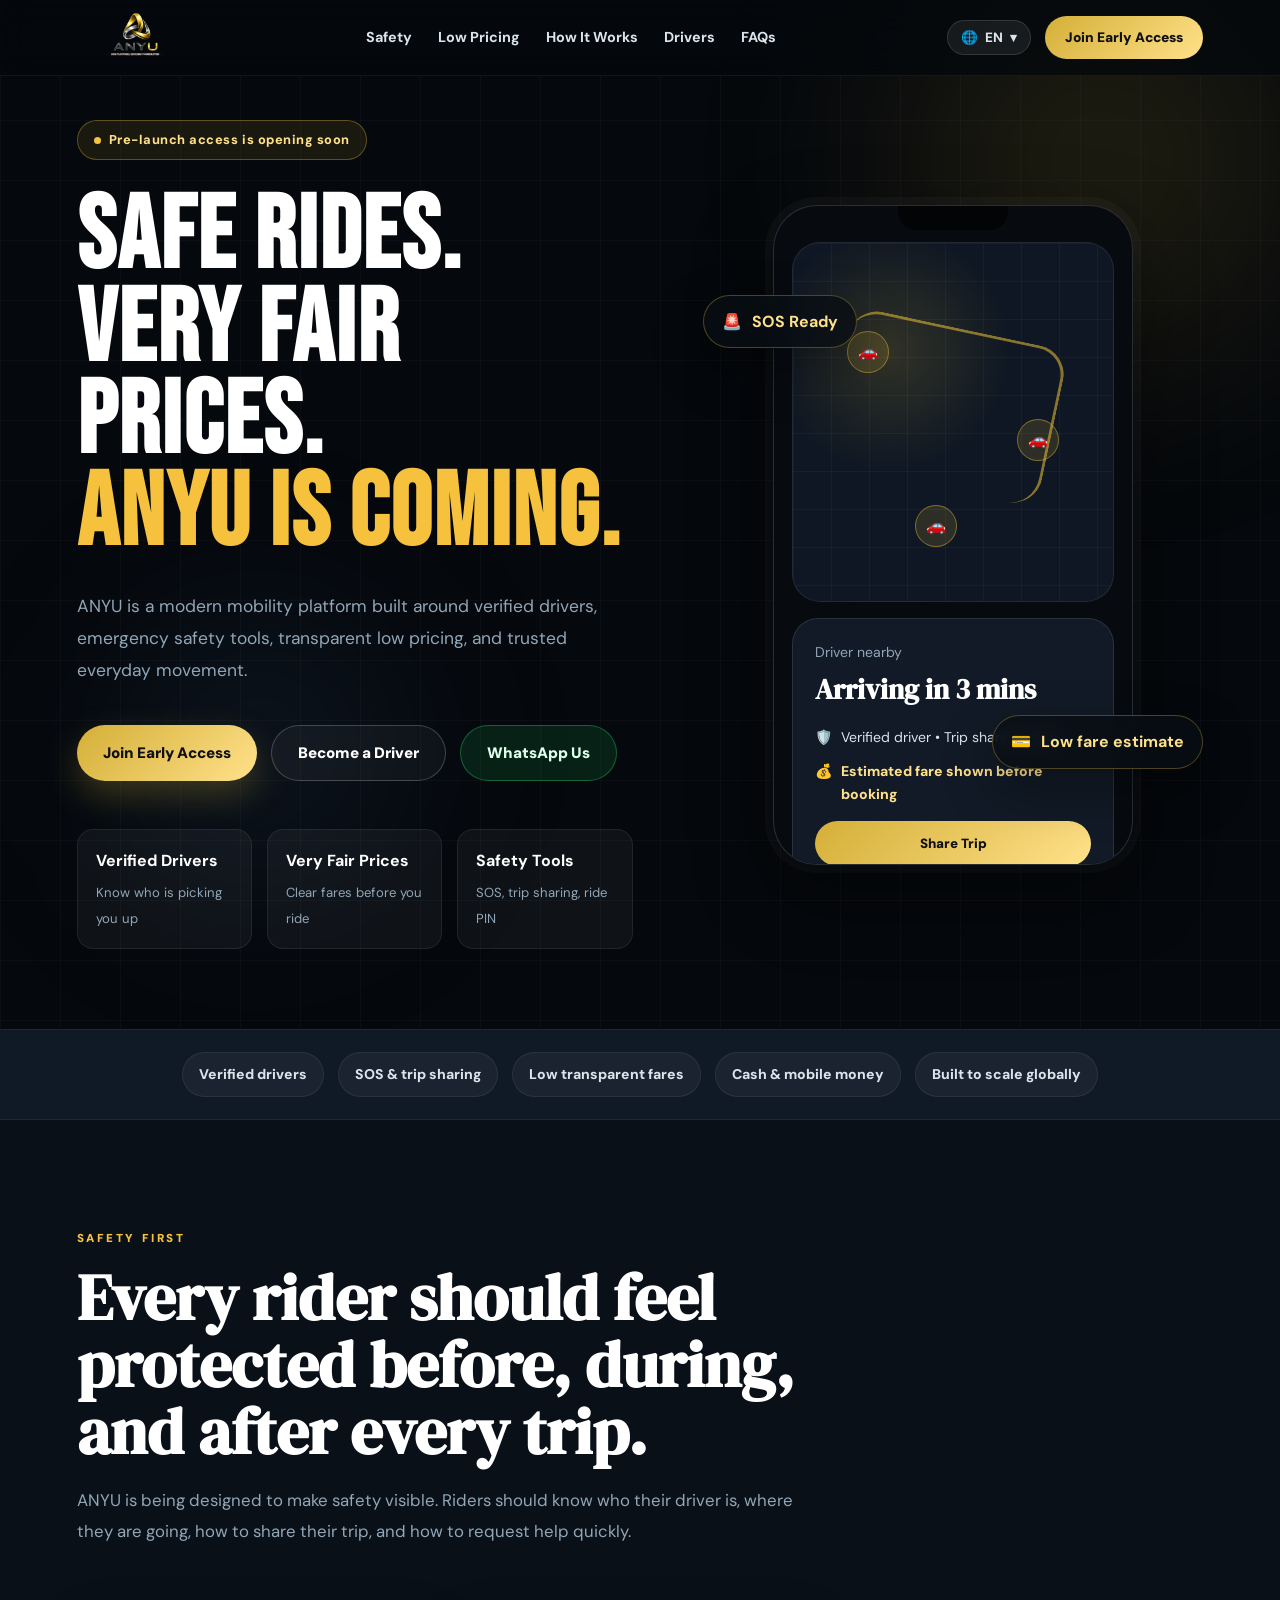
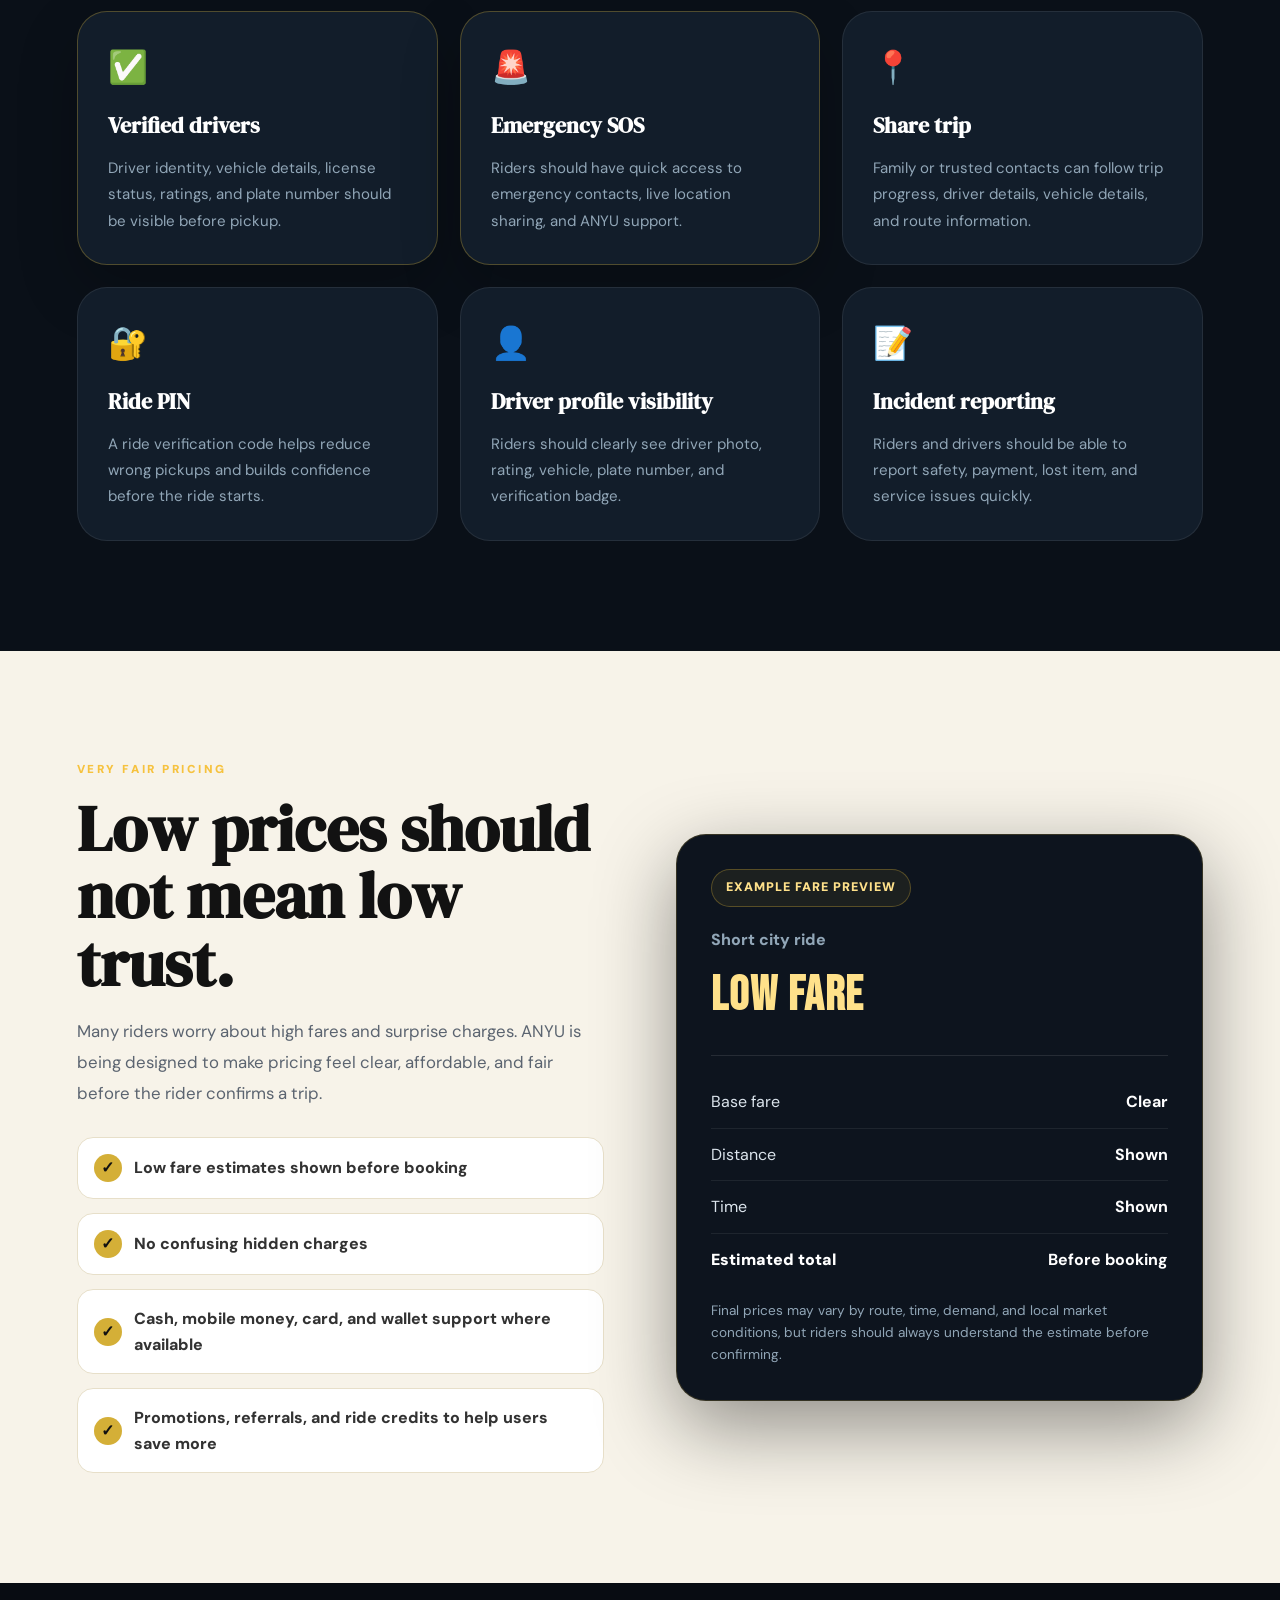
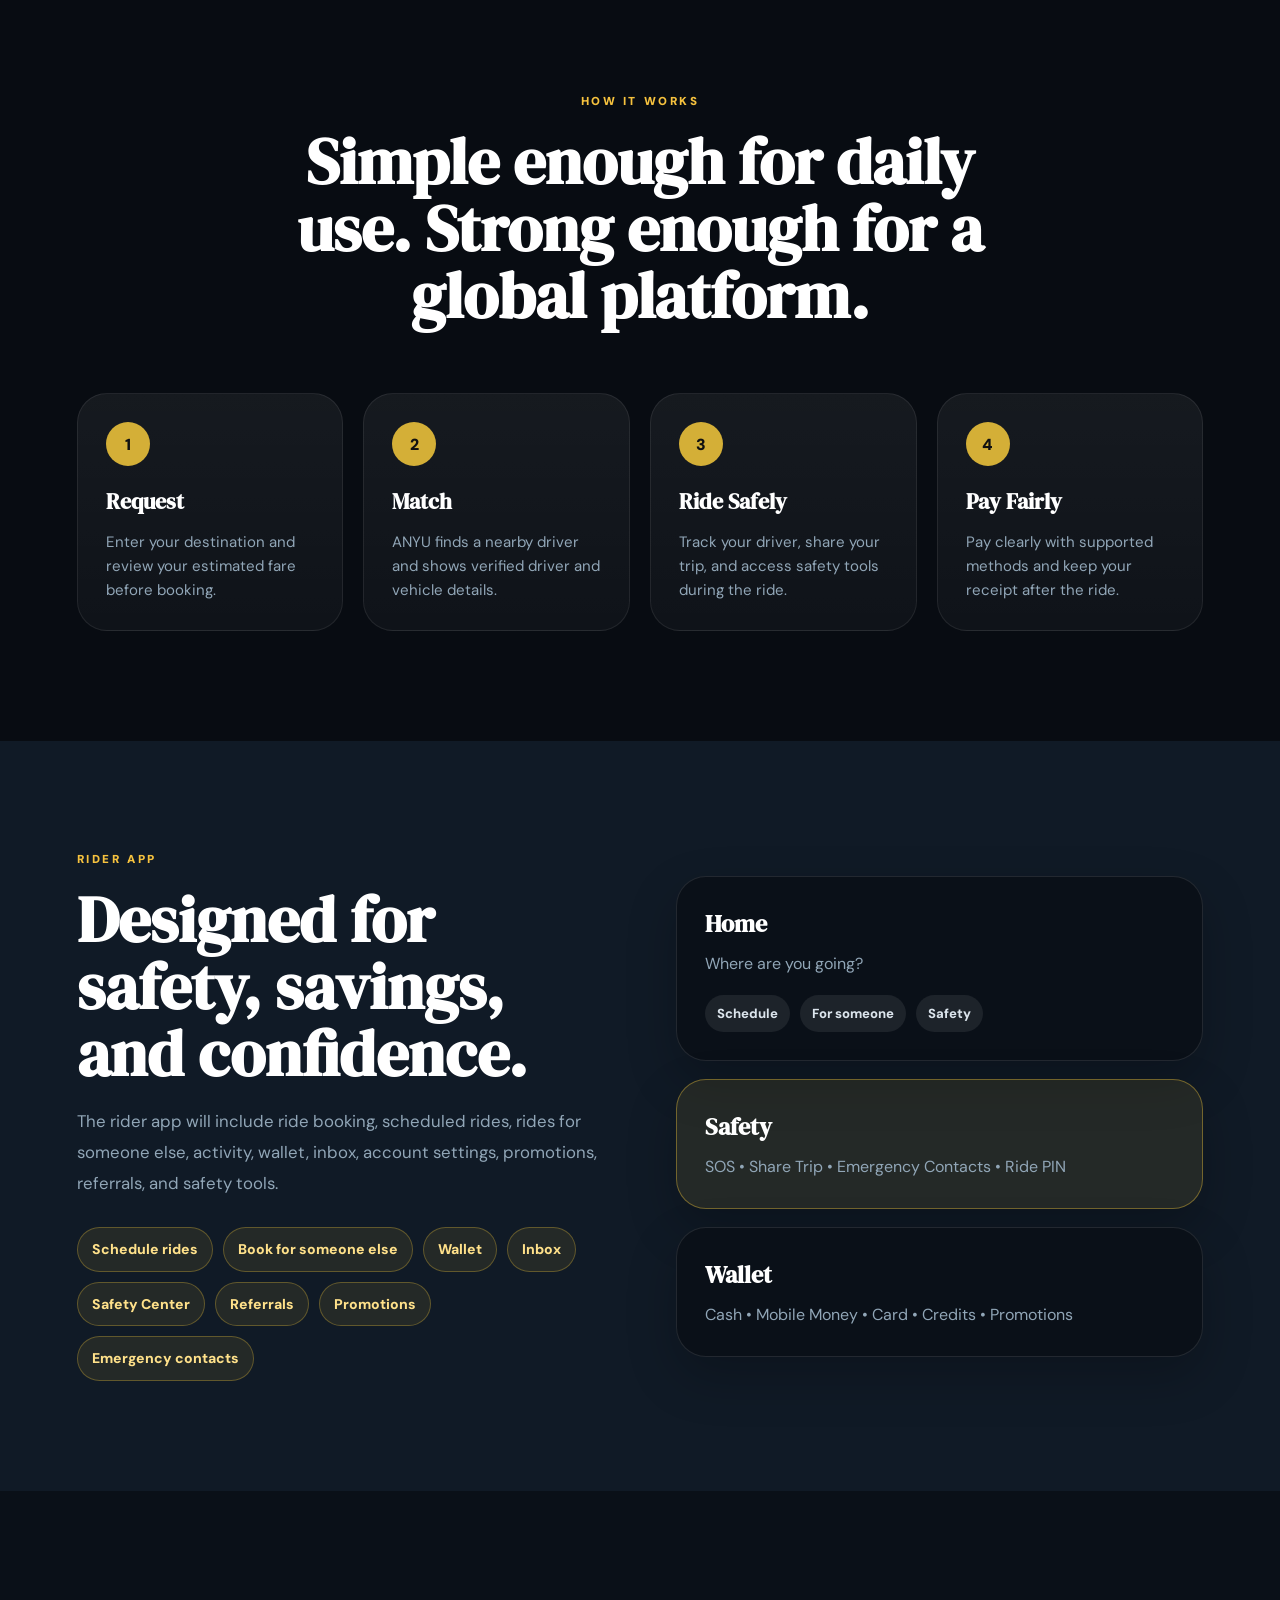
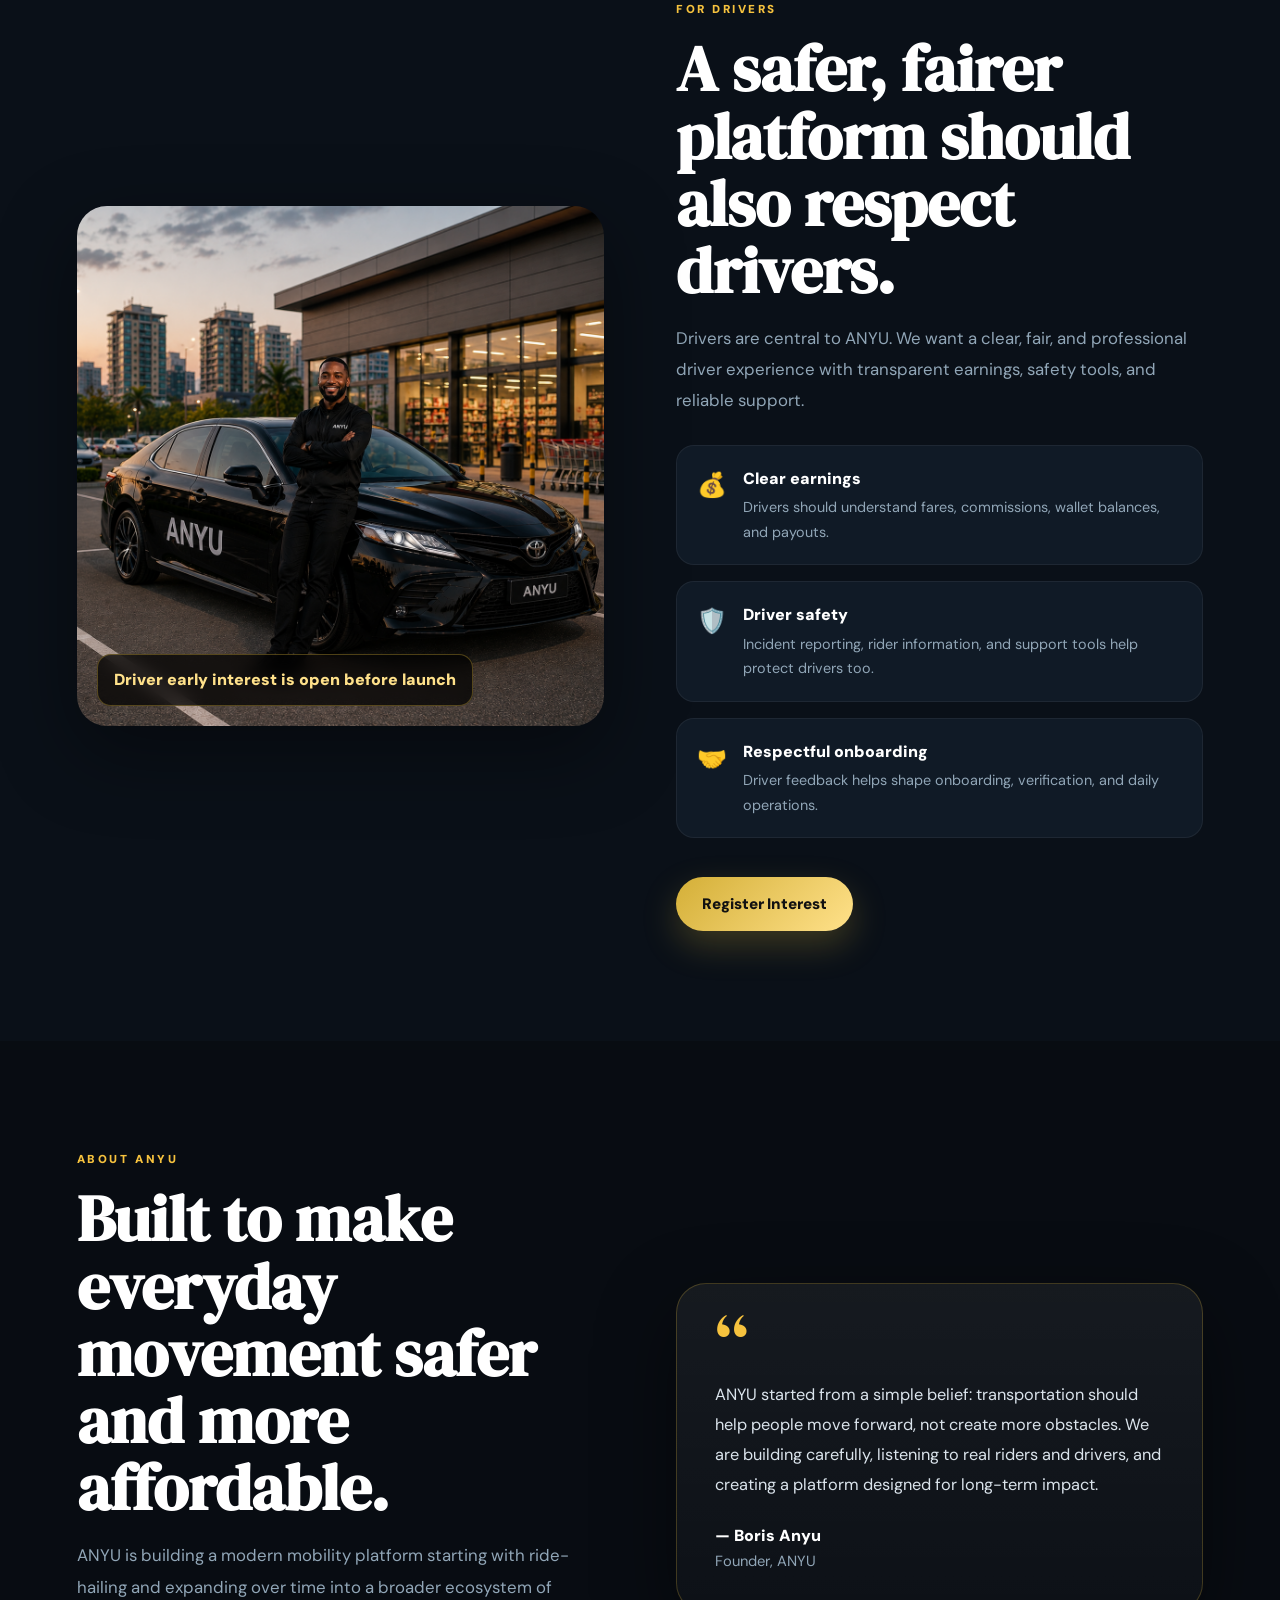
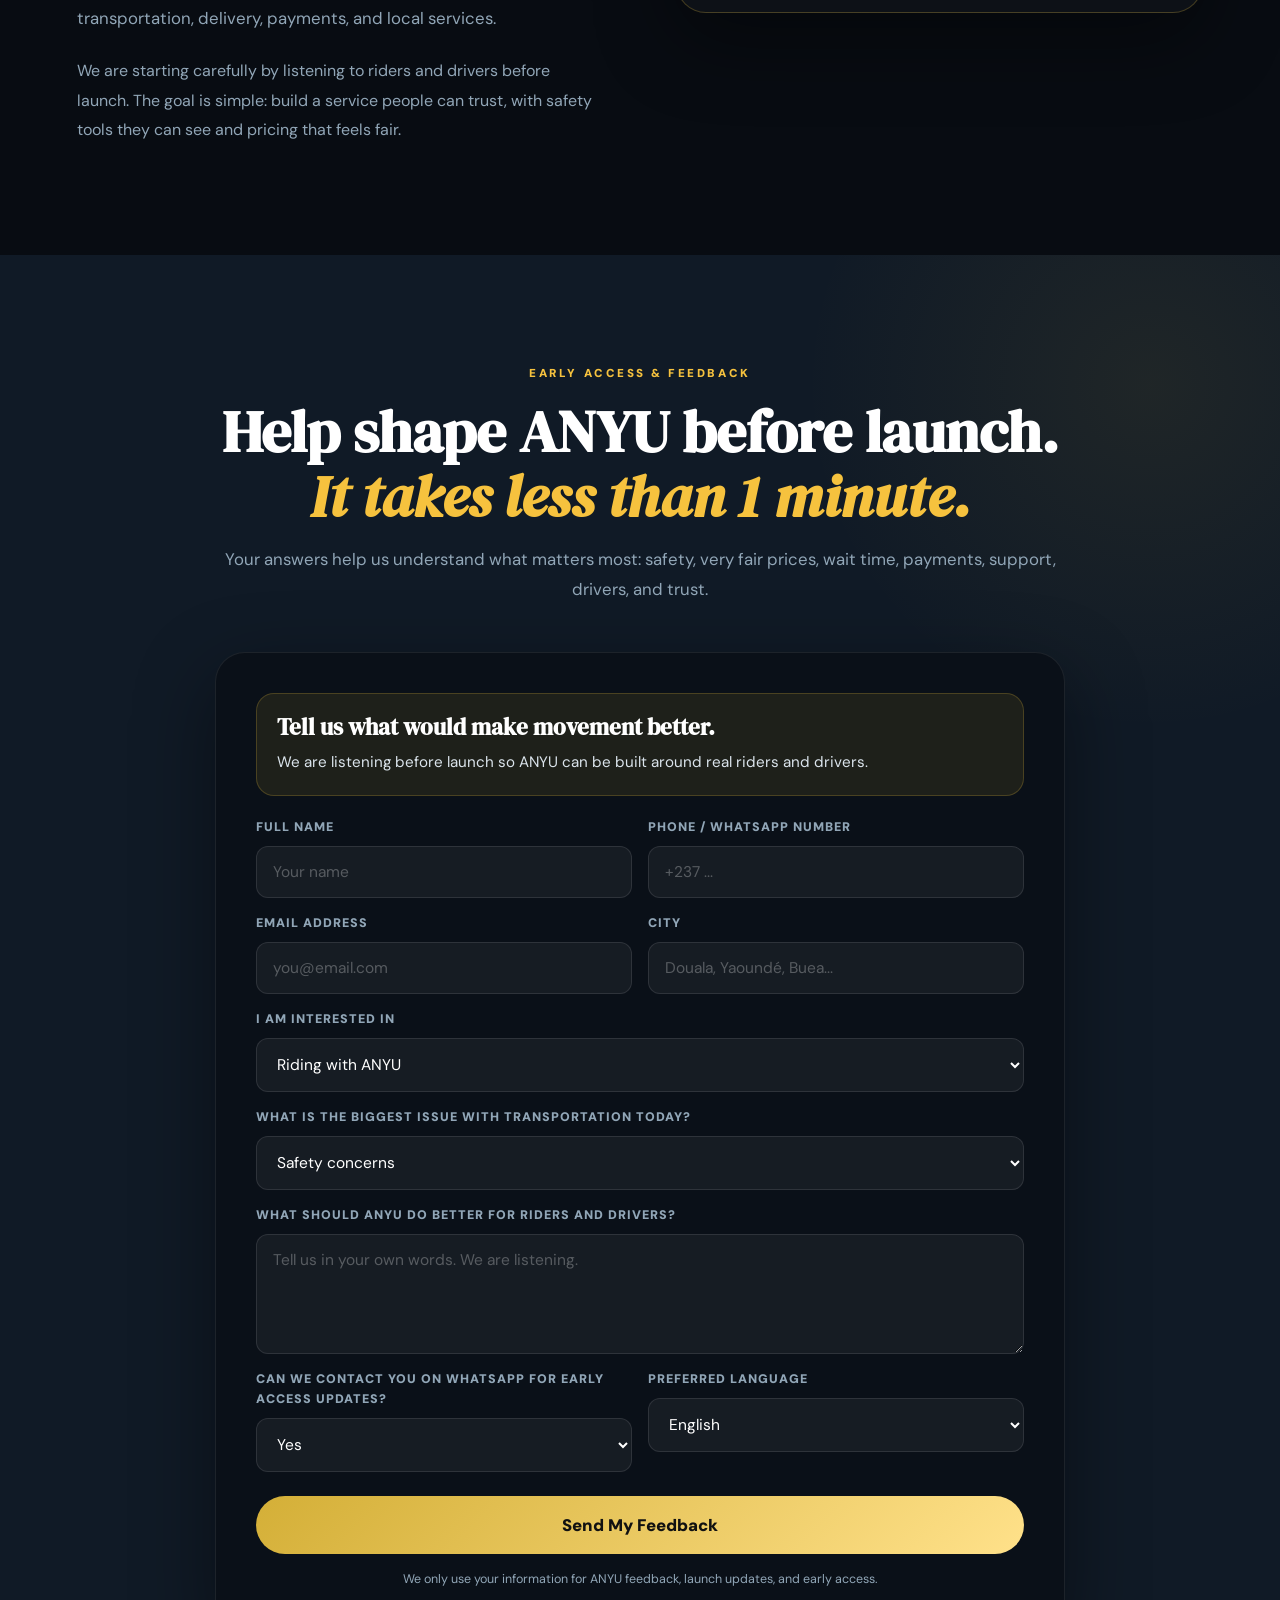
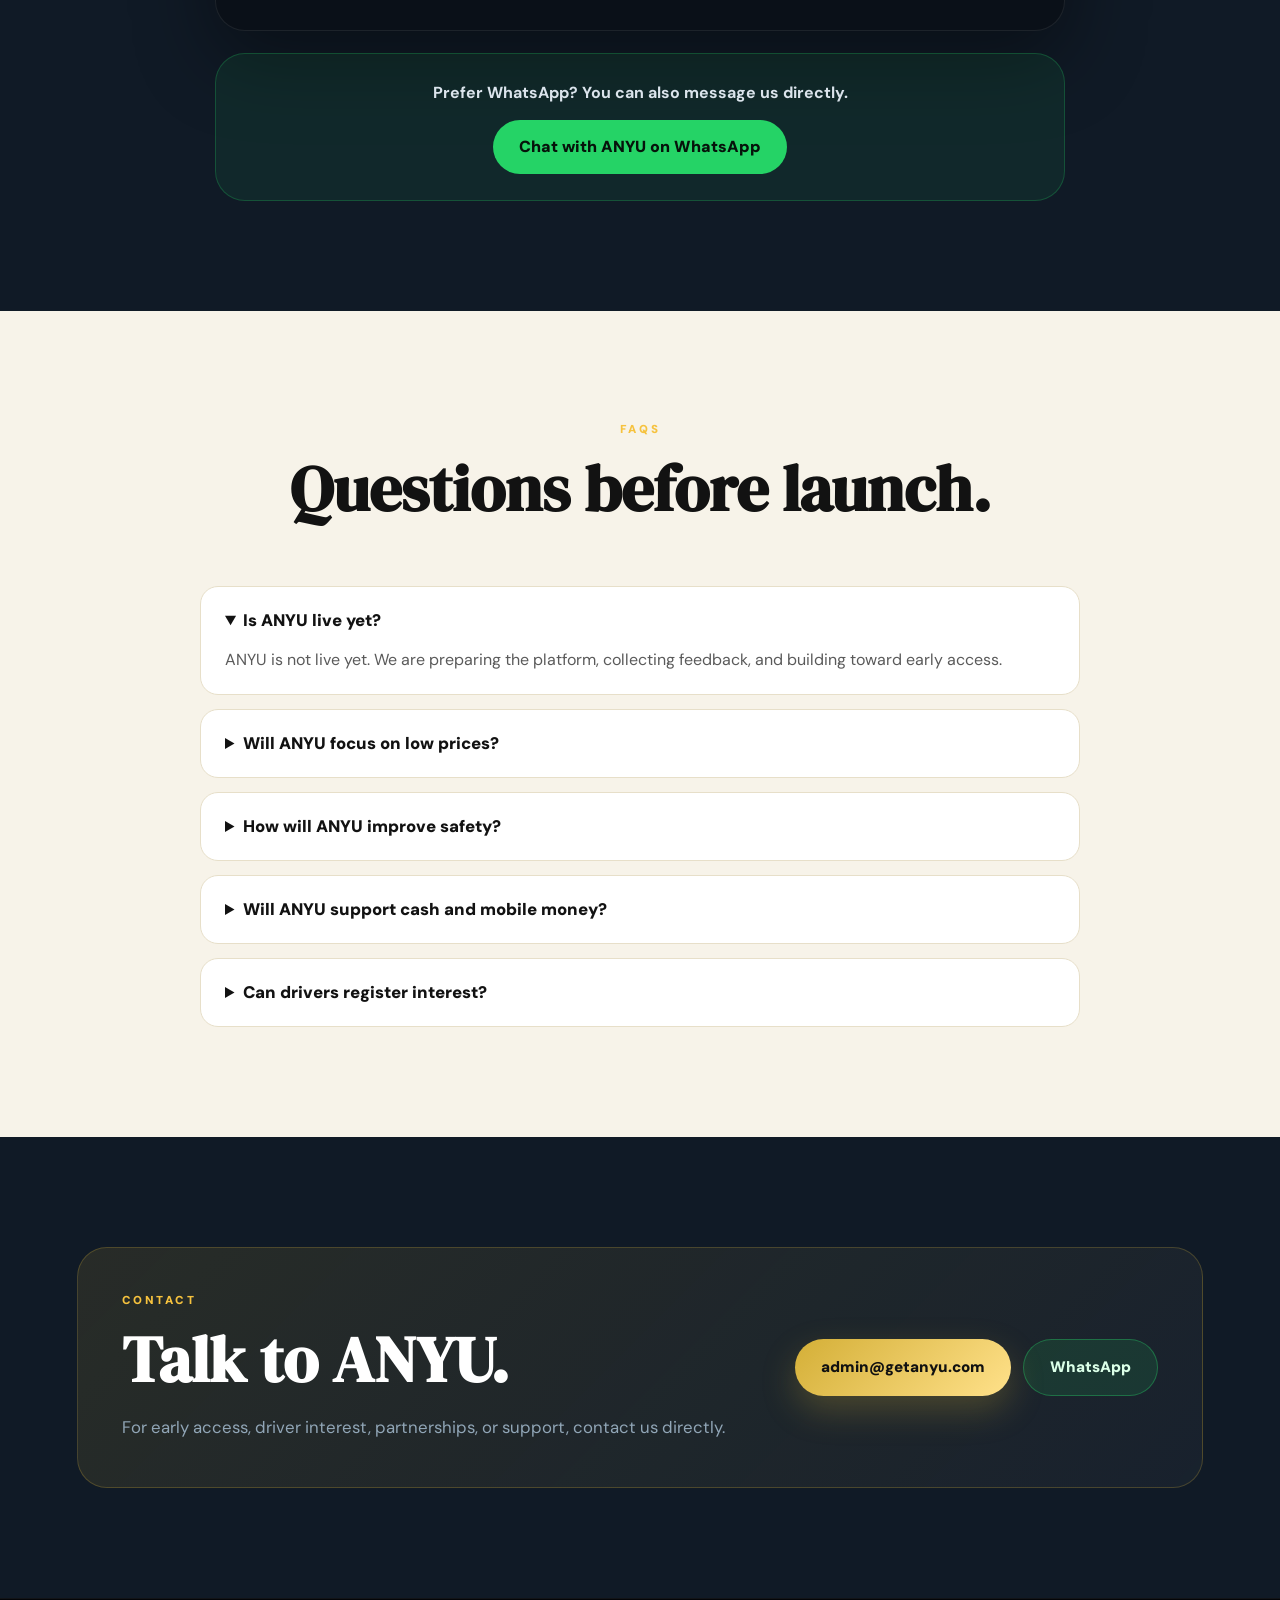
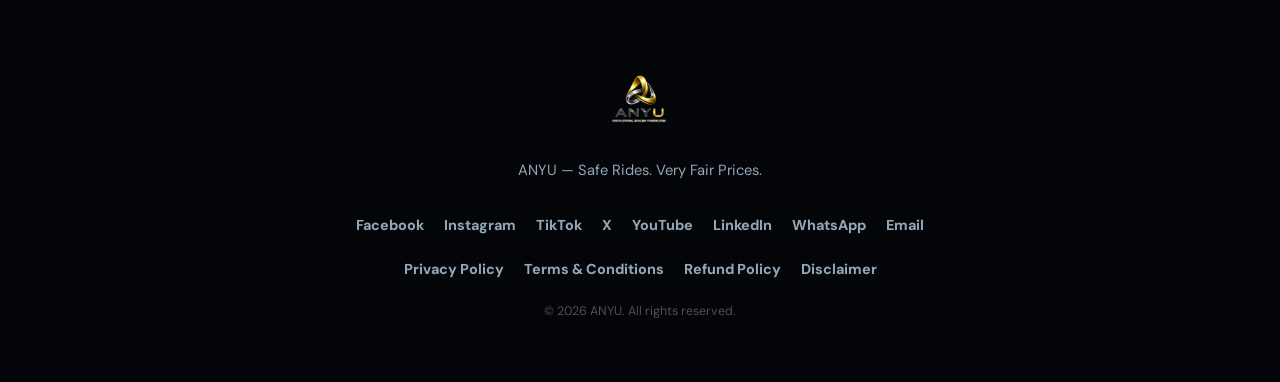
==== commit 5627f68b: "Fix image filename capitalization" ====
--- a/index.html
+++ b/index.html
@@ -10,7 +10,7 @@
     content="ANYU is a modern mobility platform focused on safer rides, verified drivers, very fair pricing, flexible payments, and trusted everyday movement."
   />
 
-  <link rel="icon" href="assets/favicon.png" />
+  <link rel="icon" href="Assets/favicon.png" />
   <link rel="preconnect" href="https://fonts.googleapis.com">
   <link rel="preconnect" href="https://fonts.gstatic.com" crossorigin>
   <link
@@ -25,7 +25,7 @@
 
 <header class="nav" id="nav">
   <a class="nav__brand" href="#home" aria-label="ANYU home">
-    <img src="assets/anyu-logo.png" alt="ANYU" class="nav__logo-img">
+    <img src="Assets/anyu-logo.png" alt="ANYU" class="nav__logo-img">
   </a>
 
   <nav class="nav__links">
@@ -412,7 +412,7 @@
 <section class="section driver" id="drivers">
   <div class="section__inner split">
     <div class="driver__img-wrap">
-      <img src="assets/driver-car.png" alt="ANYU driver vehicle" class="driver__img">
+      <img src="Assets/driver-car.png" alt="ANYU driver vehicle" class="driver__img">
       <div class="driver__caption" data-i18n="driver_caption">
         Driver early interest is open before launch
       </div>
@@ -694,7 +694,7 @@
 <footer class="footer">
   <div class="footer__inner">
     <div class="footer__brand">
-      <img src="assets/anyu-logo.png" alt="ANYU" class="footer__logo-img">
+      <img src="Assets/anyu-logo.png" alt="ANYU" class="footer__logo-img">
     </div>
 
     <p class="footer__tagline" data-i18n="footer_tag">
